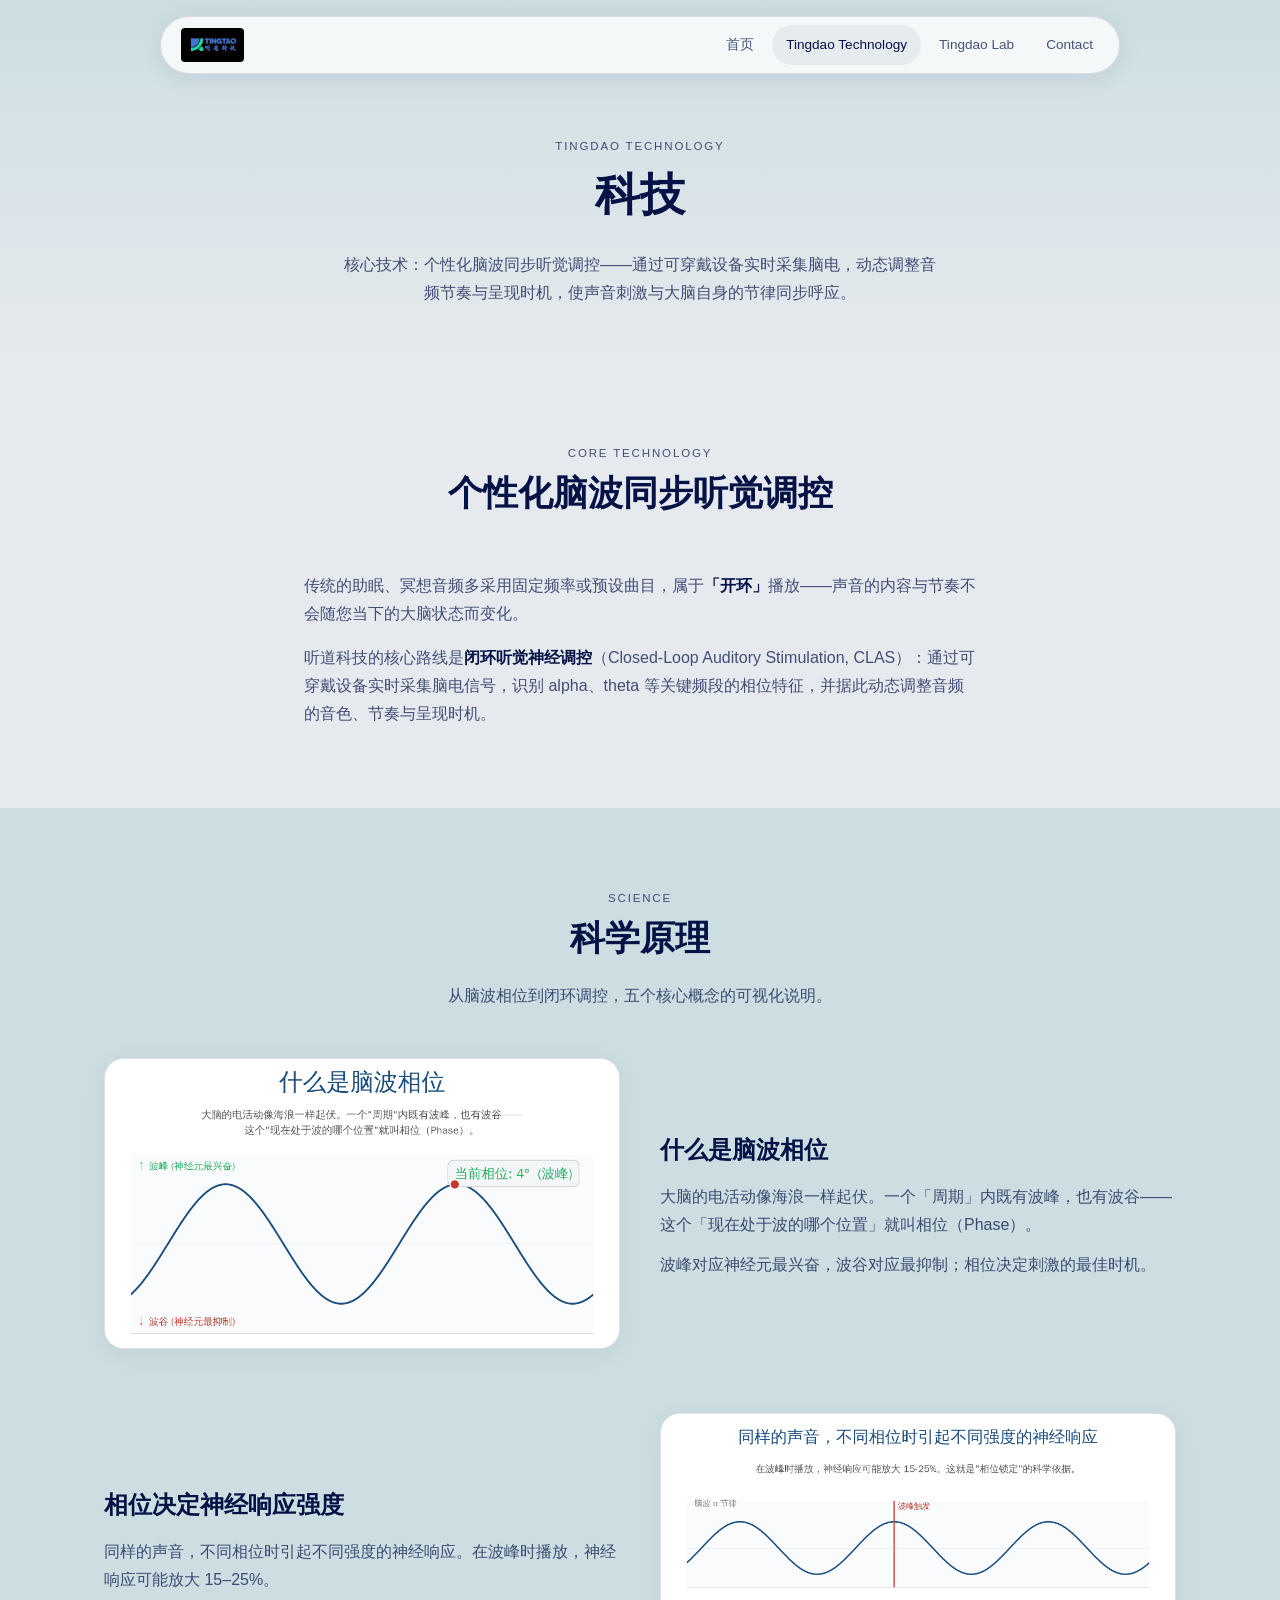
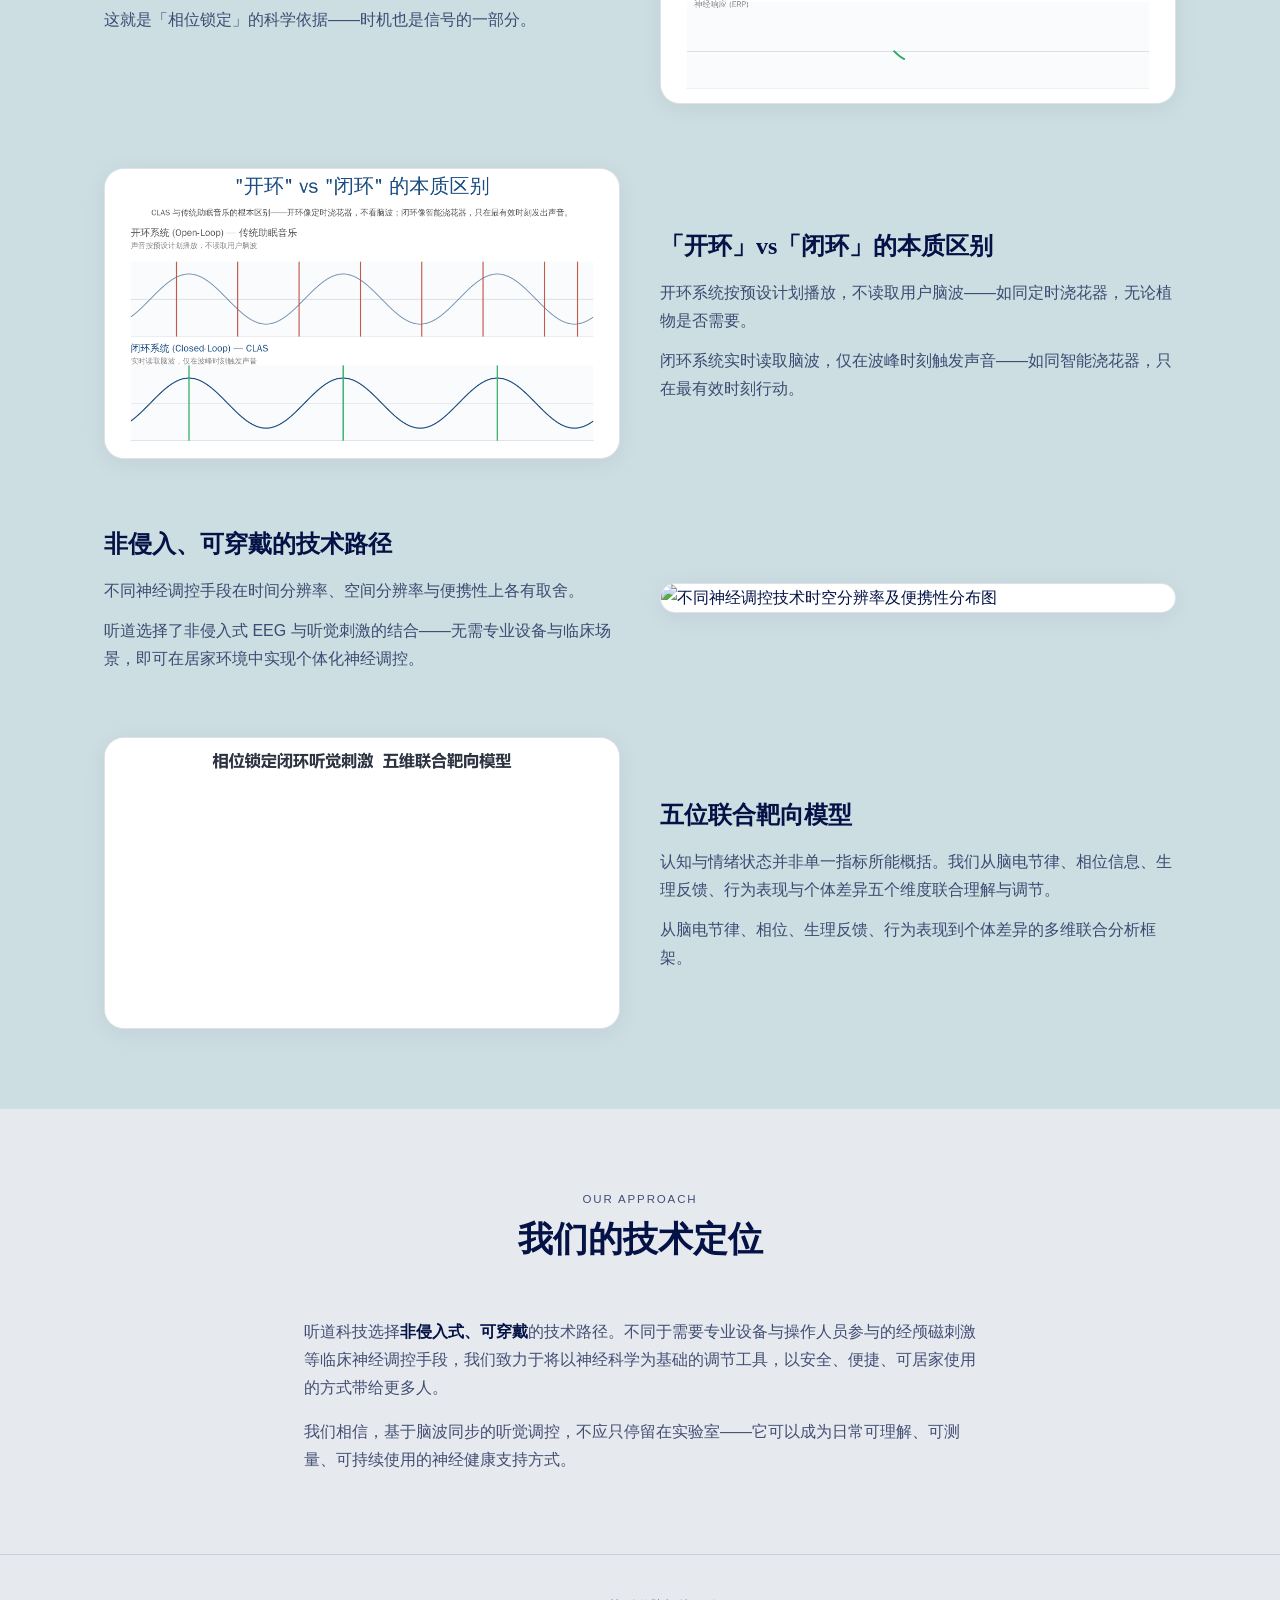
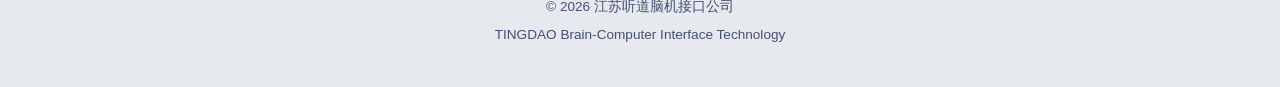
==== technology.html @ ac0b8b0b "全站重写：首页视频背景、Science 五动图、Lab 实验室介绍" ====
<!DOCTYPE html>
<html lang="zh-CN">
<head>
  <meta charset="UTF-8">
  <meta name="viewport" content="width=device-width, initial-scale=1.0">
  <meta name="description" content="Tingdao Technology - 个性化脑波同步听觉调控，闭环听觉神经调控">
  <title>Tingdao Technology | 听道科技</title>
  <link rel="icon" type="image/png" sizes="32x32" href="assets/favicon-32.png">
  <link rel="icon" type="image/png" sizes="16x16" href="assets/favicon-16.png">
  <link rel="apple-touch-icon" sizes="180x180" href="assets/apple-touch-icon.png">
  <link rel="stylesheet" href="css/style.css">
</head>
<body>

  <header class="header">
    <div class="header__inner">
      <a href="index.html" class="logo">
        <img src="assets/logo-header.png" alt="听道科技 TINGTAO" width="160" height="40">
      </a>
      <button class="menu-btn" aria-label="打开菜单"><span></span><span></span><span></span></button>
      <ul class="nav">
        <li><a href="index.html">首页</a></li>
        <li><a href="technology.html">Tingdao Technology</a></li>
        <li><a href="tingdao-lab.html">Tingdao Lab</a></li>
        <li><a href="index.html#contact">Contact</a></li>
      </ul>
    </div>
  </header>

  <main>
    <section class="page-hero">
      <div class="container">
        <p class="section-label">Tingdao Technology</p>
        <h1>科技</h1>
        <p>核心技术：个性化脑波同步听觉调控——通过可穿戴设备实时采集脑电，动态调整音频节奏与呈现时机，使声音刺激与大脑自身的节律同步呼应。</p>
      </div>
    </section>

    <section class="section">
      <div class="container container-narrow">
        <div class="section-head">
          <p class="section-label">Core Technology</p>
          <h2>个性化脑波同步听觉调控</h2>
        </div>
        <div class="prose">
          <p>传统的助眠、冥想音频多采用固定频率或预设曲目，属于<strong>「开环」</strong>播放——声音的内容与节奏不会随您当下的大脑状态而变化。</p>
          <p>听道科技的核心路线是<strong>闭环听觉神经调控</strong>（Closed-Loop Auditory Stimulation, CLAS）：通过可穿戴设备实时采集脑电信号，识别 alpha、theta 等关键频段的相位特征，并据此动态调整音频的音色、节奏与呈现时机。</p>
        </div>
      </div>
    </section>

    <!-- Science 部分：五个动图 -->
    <section class="section section-alt">
      <div class="container">
        <div class="section-head">
          <p class="section-label">Science</p>
          <h2>科学原理</h2>
          <p>从脑波相位到闭环调控，五个核心概念的可视化说明。</p>
        </div>

        <div class="science-list">

          <article class="science-item">
            <figure class="science-media">
              <img src="assets/tech-brainwave-phase.gif" alt="什么是脑波相位">
            </figure>
            <div class="science-text">
              <h3>什么是脑波相位</h3>
              <p>大脑的电活动像海浪一样起伏。一个「周期」内既有波峰，也有波谷——这个「现在处于波的哪个位置」就叫相位（Phase）。</p>
              <p>波峰对应神经元最兴奋，波谷对应最抑制；相位决定刺激的最佳时机。</p>
            </div>
          </article>

          <article class="science-item reverse">
            <figure class="science-media">
              <img src="assets/tech-phase-response.gif" alt="同样的声音，不同相位时引起不同强度的神经响应">
            </figure>
            <div class="science-text">
              <h3>相位决定神经响应强度</h3>
              <p>同样的声音，不同相位时引起不同强度的神经响应。在波峰时播放，神经响应可能放大 15–25%。</p>
              <p>这就是「相位锁定」的科学依据——时机也是信号的一部分。</p>
            </div>
          </article>

          <article class="science-item">
            <figure class="science-media">
              <img src="assets/tech-open-closed-loop.gif" alt="开环与闭环系统的本质区别">
            </figure>
            <div class="science-text">
              <h3>「开环」vs「闭环」的本质区别</h3>
              <p>开环系统按预设计划播放，不读取用户脑波——如同定时浇花器，无论植物是否需要。</p>
              <p>闭环系统实时读取脑波，仅在波峰时刻触发声音——如同智能浇花器，只在最有效时刻行动。</p>
            </div>
          </article>

          <article class="science-item reverse">
            <figure class="science-media">
              <img src="assets/tech-resolution-chart.gif" alt="不同神经调控技术时空分辨率及便携性分布图">
            </figure>
            <div class="science-text">
              <h3>非侵入、可穿戴的技术路径</h3>
              <p>不同神经调控手段在时间分辨率、空间分辨率与便携性上各有取舍。</p>
              <p>听道选择了非侵入式 EEG 与听觉刺激的结合——无需专业设备与临床场景，即可在居家环境中实现个体化神经调控。</p>
            </div>
          </article>

          <article class="science-item">
            <figure class="science-media">
              <img src="assets/tech-multi-target.gif" alt="五位联合靶向模型">
            </figure>
            <div class="science-text">
              <h3>五位联合靶向模型</h3>
              <p>认知与情绪状态并非单一指标所能概括。我们从脑电节律、相位信息、生理反馈、行为表现与个体差异五个维度联合理解与调节。</p>
              <p>从脑电节律、相位、生理反馈、行为表现到个体差异的多维联合分析框架。</p>
            </div>
          </article>

        </div>
      </div>
    </section>

    <section class="section">
      <div class="container container-narrow">
        <div class="section-head">
          <p class="section-label">Our Approach</p>
          <h2>我们的技术定位</h2>
        </div>
        <div class="prose">
          <p>听道科技选择<strong>非侵入式、可穿戴</strong>的技术路径。不同于需要专业设备与操作人员参与的经颅磁刺激等临床神经调控手段，我们致力于将以神经科学为基础的调节工具，以安全、便捷、可居家使用的方式带给更多人。</p>
          <p>我们相信，基于脑波同步的听觉调控，不应只停留在实验室——它可以成为日常可理解、可测量、可持续使用的神经健康支持方式。</p>
        </div>
      </div>
    </section>
  </main>

  <footer class="footer">
    <div class="container">
      <p>&copy; 2026 江苏听道脑机接口公司</p>
      <p>TINGDAO Brain-Computer Interface Technology</p>
    </div>
  </footer>

  <script src="js/main.js"></script>
</body>
</html>
---- css/style.css ----
/* 听道科技 — 简洁可靠样式，无 @import */

*,
*::before,
*::after {
  box-sizing: border-box;
  margin: 0;
  padding: 0;
}

:root {
  --bg: #e6eaee;
  --bg-alt: #ccdee2;
  --white: #ffffff;
  --navy: #041246;
  --royal: #07187c;
  --text: #041246;
  --muted: rgba(4, 18, 70, 0.72);
  --light: rgba(4, 18, 70, 0.48);
  --border: rgba(4, 18, 70, 0.12);
  --max: 1120px;
  --narrow: 720px;
  --header-h: 72px;
  --radius: 20px;
  --font: "PingFang SC", "Microsoft YaHei", "Noto Sans SC", -apple-system, BlinkMacSystemFont, sans-serif;
  --serif: "Noto Serif SC", "Songti SC", Georgia, serif;
}

html {
  scroll-behavior: smooth;
  font-size: 16px;
}

body {
  font-family: var(--font);
  background: var(--bg);
  color: var(--text);
  line-height: 1.75;
  -webkit-font-smoothing: antialiased;
}

img,
video {
  max-width: 100%;
  height: auto;
  display: block;
}

a {
  color: inherit;
  text-decoration: none;
}

.container {
  width: 100%;
  max-width: var(--max);
  margin: 0 auto;
  padding: 0 24px;
}

.container-narrow {
  max-width: var(--narrow);
}

/* ── Header ── */
.header {
  position: fixed;
  top: 16px;
  left: 50%;
  transform: translateX(-50%);
  z-index: 1000;
  width: min(960px, calc(100% - 32px));
  background: rgba(255, 255, 255, 0.78);
  border: 1px solid var(--border);
  border-radius: 999px;
  backdrop-filter: blur(16px);
  -webkit-backdrop-filter: blur(16px);
  box-shadow: 0 4px 24px rgba(4, 18, 70, 0.08);
}

.header__inner {
  display: flex;
  align-items: center;
  justify-content: space-between;
  height: 56px;
  padding: 0 12px 0 20px;
}

.logo img {
  height: 34px;
  width: auto;
  border-radius: 4px;
}

.nav {
  display: flex;
  list-style: none;
  gap: 4px;
}

.nav a {
  display: block;
  padding: 8px 14px;
  font-size: 0.85rem;
  color: var(--muted);
  border-radius: 999px;
  transition: background 0.2s, color 0.2s;
}

.nav a:hover,
.nav a.is-active {
  color: var(--text);
  background: rgba(4, 18, 70, 0.06);
}

.menu-btn {
  display: none;
  background: none;
  border: 1px solid var(--border);
  border-radius: 8px;
  padding: 8px 10px;
  cursor: pointer;
}

.menu-btn span {
  display: block;
  width: 20px;
  height: 2px;
  background: var(--text);
  margin: 4px 0;
}

/* ── Homepage Hero ── */
.hero {
  position: relative;
  min-height: 100vh;
  min-height: 100svh;
  display: flex;
  align-items: center;
  justify-content: center;
  overflow: hidden;
  padding: calc(var(--header-h) + 40px) 24px 64px;
  text-align: center;
}

.hero__video {
  position: absolute;
  inset: 0;
  width: 100%;
  height: 100%;
  object-fit: cover;
  object-position: center center;
  z-index: 0;
  pointer-events: none;
}

.hero__overlay {
  position: absolute;
  inset: 0;
  z-index: 1;
  background: linear-gradient(to bottom, rgba(255, 255, 255, 0.15) 0%, rgba(255, 255, 255, 0.05) 50%, rgba(255, 255, 255, 0.2) 100%);
  pointer-events: none;
}

.hero__content {
  position: relative;
  z-index: 2;
  max-width: 680px;
  width: 100%;
}

.hero__label {
  font-size: 0.72rem;
  letter-spacing: 0.18em;
  text-transform: uppercase;
  color: var(--light);
  margin-bottom: 16px;
}

.hero h1 {
  font-family: var(--serif);
  font-size: clamp(2rem, 5vw, 3rem);
  font-weight: 600;
  line-height: 1.2;
  color: var(--navy);
  margin-bottom: 20px;
}

.hero p {
  font-size: clamp(1rem, 2.2vw, 1.1rem);
  color: var(--muted);
  margin-bottom: 32px;
}

.hero__actions {
  display: flex;
  flex-wrap: wrap;
  gap: 12px;
  justify-content: center;
}

/* ── Buttons ── */
.btn {
  display: inline-block;
  padding: 14px 28px;
  font-size: 0.9rem;
  font-weight: 500;
  border-radius: 999px;
  border: 1.5px solid transparent;
  cursor: pointer;
  transition: background 0.2s, color 0.2s, border-color 0.2s;
}

.btn-primary {
  background: var(--royal);
  color: var(--white);
}

.btn-primary:hover {
  background: var(--navy);
}

.btn-outline {
  background: var(--white);
  color: var(--navy);
  border-color: var(--navy);
}

.btn-outline:hover {
  background: var(--navy);
  color: var(--white);
}

/* ── Sections ── */
.section {
  padding: 80px 0;
}

.section-alt {
  background: var(--bg-alt);
}

.section-head {
  text-align: center;
  margin-bottom: 48px;
}

.section-head h2 {
  font-family: var(--serif);
  font-size: clamp(1.6rem, 3.5vw, 2.2rem);
  font-weight: 600;
  margin-bottom: 12px;
}

.section-head p {
  color: var(--muted);
  max-width: 560px;
  margin: 0 auto;
}

.section-label {
  font-size: 0.72rem;
  letter-spacing: 0.16em;
  text-transform: uppercase;
  color: var(--light);
  margin-bottom: 12px;
}

/* ── Cards ── */
.cards {
  display: grid;
  grid-template-columns: repeat(2, 1fr);
  gap: 20px;
}

.card-link {
  display: block;
  padding: 32px;
  background: var(--white);
  border: 1px solid var(--border);
  border-radius: var(--radius);
  transition: box-shadow 0.2s, transform 0.2s;
}

.card-link:hover {
  box-shadow: 0 8px 32px rgba(4, 18, 70, 0.1);
  transform: translateY(-2px);
}

.card-link h3 {
  font-family: var(--serif);
  font-size: 1.25rem;
  margin-bottom: 10px;
}

.card-link p {
  color: var(--muted);
  font-size: 0.95rem;
  margin-bottom: 16px;
}

.card-link .arrow {
  font-size: 0.85rem;
  color: var(--royal);
  font-weight: 500;
}

/* ── Page Hero (inner pages) ── */
.page-hero {
  padding: calc(var(--header-h) + 64px) 0 56px;
  text-align: center;
  background: linear-gradient(180deg, var(--bg-alt) 0%, var(--bg) 100%);
}

.page-hero h1 {
  font-family: var(--serif);
  font-size: clamp(2rem, 4.5vw, 2.8rem);
  margin-bottom: 16px;
}

.page-hero p {
  color: var(--muted);
  max-width: 600px;
  margin: 0 auto;
}

/* ── Science / GIF blocks ── */
.science-list {
  display: flex;
  flex-direction: column;
  gap: 64px;
}

.science-item {
  display: grid;
  grid-template-columns: 1fr 1fr;
  gap: 40px;
  align-items: center;
}

.science-item.reverse {
  direction: rtl;
}

.science-item.reverse > * {
  direction: ltr;
}

.science-media {
  background: var(--white);
  border: 1px solid var(--border);
  border-radius: var(--radius);
  overflow: hidden;
  box-shadow: 0 4px 24px rgba(4, 18, 70, 0.06);
}

.science-media img {
  width: 100%;
  height: auto;
}

.science-text h3 {
  font-family: var(--serif);
  font-size: 1.5rem;
  margin-bottom: 12px;
}

.science-text p {
  color: var(--muted);
  margin-bottom: 12px;
}

.science-text p:last-child {
  margin-bottom: 0;
}

/* ── Lab intro ── */
.lab-intro {
  display: grid;
  grid-template-columns: 1fr 1fr;
  gap: 40px;
  align-items: start;
}

.lab-badge {
  display: inline-block;
  padding: 6px 14px;
  background: rgba(7, 24, 124, 0.08);
  color: var(--royal);
  font-size: 0.8rem;
  font-weight: 500;
  border-radius: 999px;
  margin-bottom: 16px;
}

.lab-intro h2 {
  font-family: var(--serif);
  font-size: clamp(1.5rem, 3vw, 2rem);
  margin-bottom: 20px;
}

.lab-intro p {
  color: var(--muted);
  margin-bottom: 16px;
}

.lab-intro p:last-child {
  margin-bottom: 0;
}

.lab-media {
  background: var(--white);
  border: 1px solid var(--border);
  border-radius: var(--radius);
  overflow: hidden;
}

.lab-media img {
  width: 100%;
}

/* ── Research grid ── */
.research-grid {
  display: grid;
  grid-template-columns: repeat(2, 1fr);
  gap: 20px;
}

.research-card {
  padding: 28px;
  background: var(--white);
  border: 1px solid var(--border);
  border-radius: var(--radius);
}

.research-card h3 {
  font-size: 1.1rem;
  margin-bottom: 10px;
}

.research-card p {
  color: var(--muted);
  font-size: 0.95rem;
}

/* ── Contact ── */
.contact-grid {
  display: grid;
  grid-template-columns: 1fr 1fr;
  gap: 40px;
  align-items: start;
}

.contact-item {
  margin-bottom: 24px;
}

.contact-item h4 {
  font-size: 0.8rem;
  letter-spacing: 0.1em;
  text-transform: uppercase;
  color: var(--light);
  margin-bottom: 6px;
}

.form-group {
  margin-bottom: 16px;
}

.form-group label {
  display: block;
  font-size: 0.85rem;
  margin-bottom: 6px;
}

.form-group input,
.form-group textarea {
  width: 100%;
  padding: 12px 14px;
  border: 1px solid var(--border);
  border-radius: 10px;
  font: inherit;
  background: var(--white);
}

.form-group textarea {
  min-height: 120px;
  resize: vertical;
}

.form-row {
  display: grid;
  grid-template-columns: 1fr 1fr;
  gap: 16px;
}

.form-success {
  display: none;
  padding: 16px;
  background: rgba(7, 24, 124, 0.08);
  color: var(--royal);
  border-radius: 10px;
  margin-bottom: 16px;
}

/* ── Footer ── */
.footer {
  padding: 40px 0;
  text-align: center;
  border-top: 1px solid var(--border);
  color: var(--muted);
  font-size: 0.85rem;
}

.footer p + p {
  margin-top: 4px;
}

/* ── Prose ── */
.prose p {
  color: var(--muted);
  margin-bottom: 16px;
}

.prose p:last-child {
  margin-bottom: 0;
}

.prose strong {
  color: var(--text);
}

/* ── Mobile ── */
@media (max-width: 768px) {
  .header {
    top: 8px;
    width: calc(100% - 16px);
    border-radius: 16px;
  }

  .menu-btn {
    display: block;
  }

  .nav {
    display: none;
    position: fixed;
    top: calc(8px + 56px + 8px);
    left: 8px;
    right: 8px;
    flex-direction: column;
    background: rgba(255, 255, 255, 0.98);
    border: 1px solid var(--border);
    border-radius: 16px;
    padding: 12px;
    box-shadow: 0 8px 32px rgba(4, 18, 70, 0.1);
  }

  .nav.is-open {
    display: flex;
  }

  .nav a {
    padding: 14px 16px;
    font-size: 1rem;
  }

  .cards,
  .science-item,
  .lab-intro,
  .contact-grid,
  .research-grid,
  .form-row {
    grid-template-columns: 1fr;
  }

  .science-item.reverse {
    direction: ltr;
  }

  .section {
    padding: 56px 0;
  }

  .science-list {
    gap: 48px;
  }
}
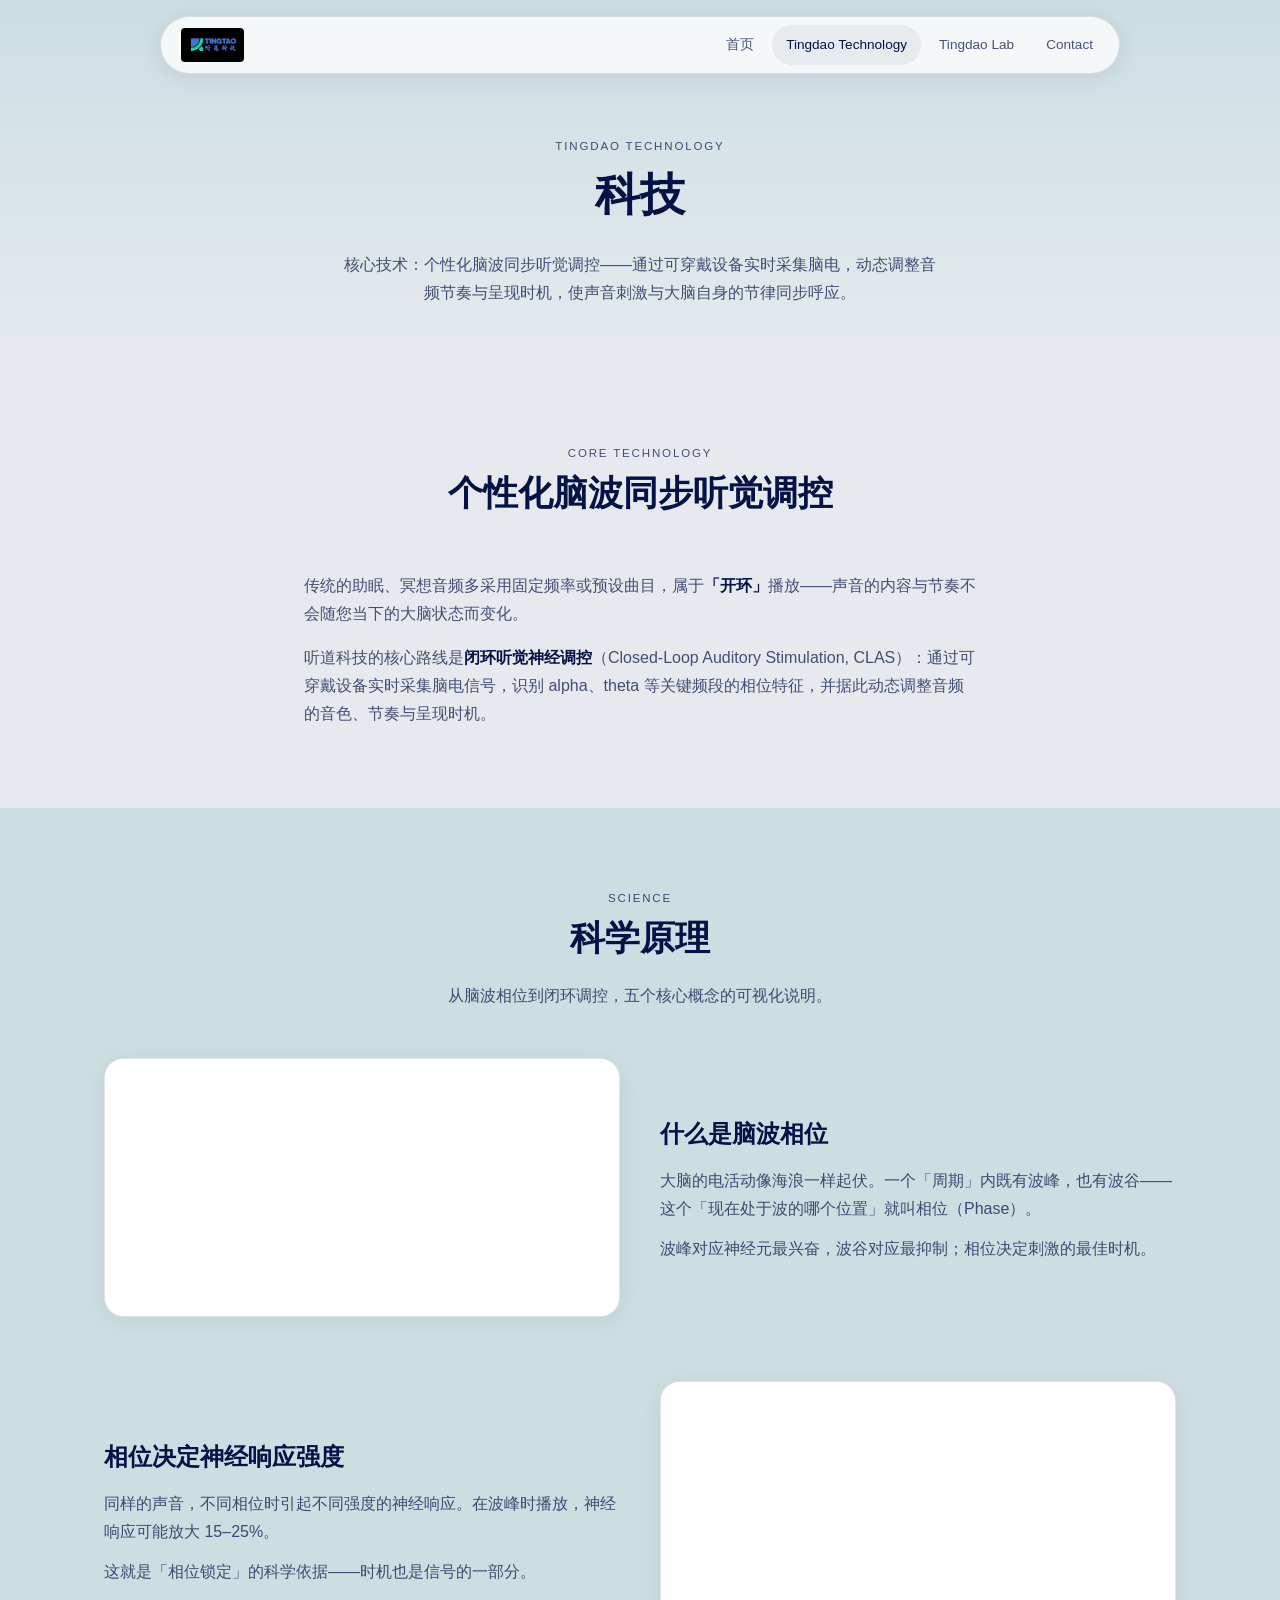
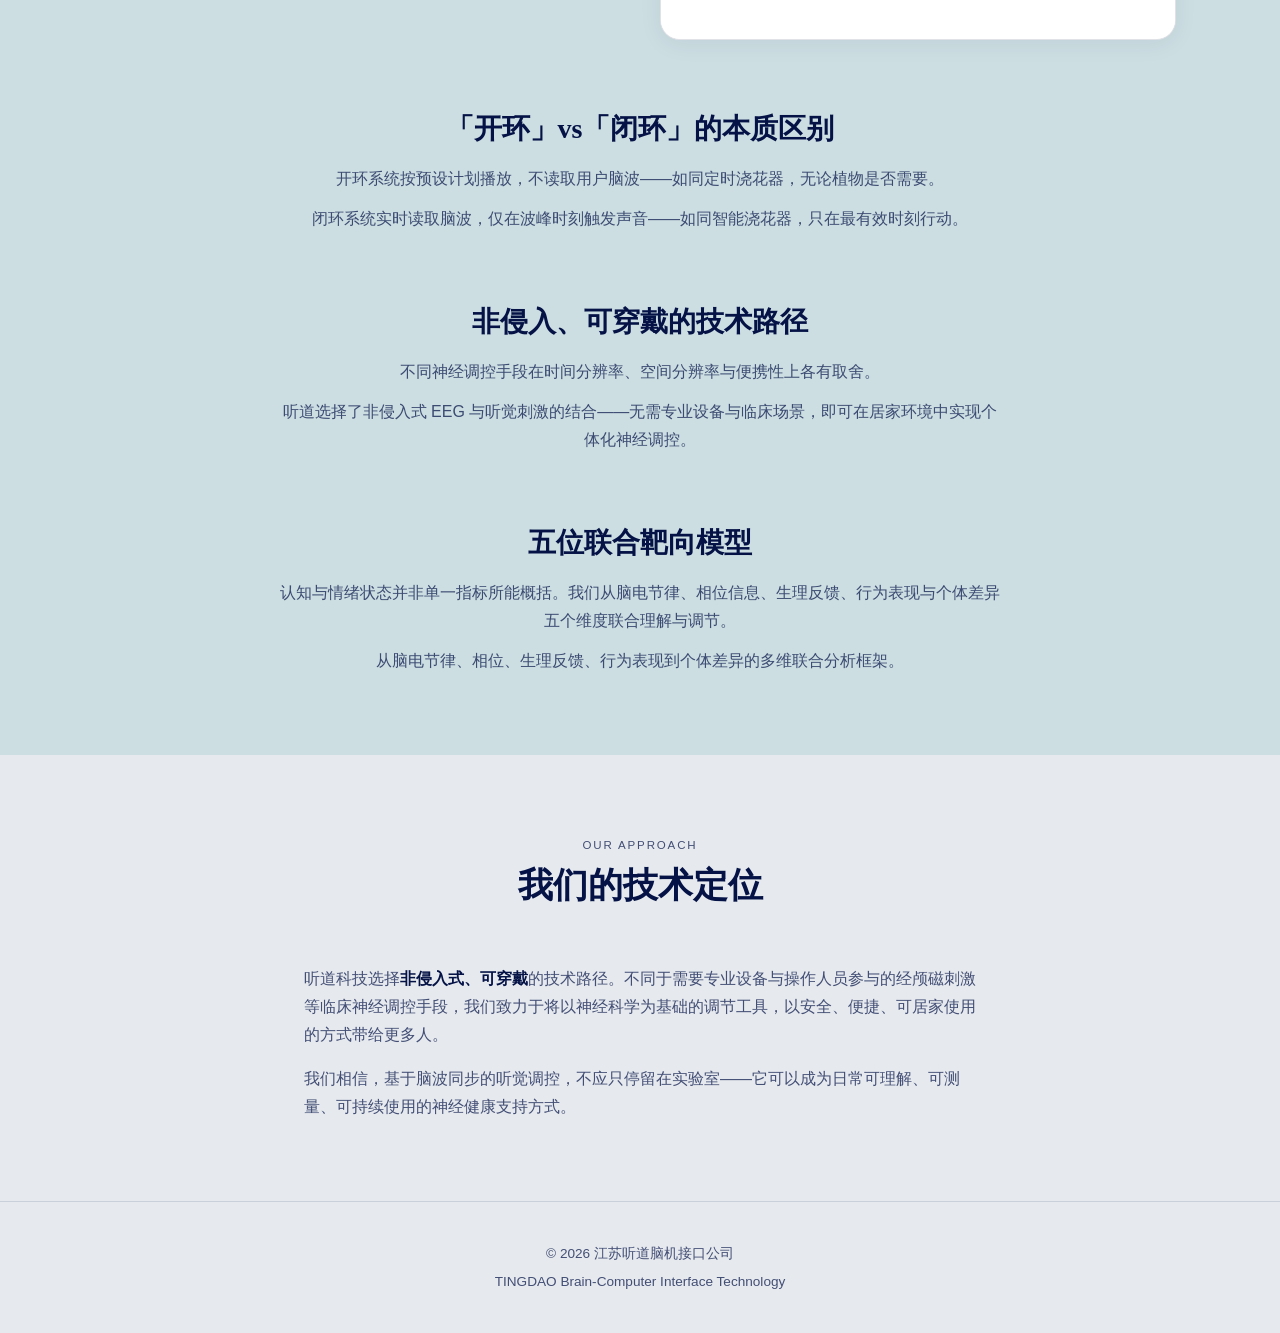
==== commit 88996a9e: "修复 Science 动图显示与分栏布局问题" ====
--- a/technology.html
+++ b/technology.html
@@ -49,7 +49,6 @@
       </div>
     </section>
 
-    <!-- Science 部分：五个动图 -->
     <section class="section section-alt">
       <div class="container">
         <div class="section-head">
@@ -60,9 +59,12 @@
 
         <div class="science-list">
 
+          <!-- 图一：动图 + 文字，无交互分栏 -->
           <article class="science-item">
             <figure class="science-media">
-              <img src="assets/tech-brainwave-phase.gif" alt="什么是脑波相位">
+              <video autoplay loop muted playsinline preload="auto" aria-label="什么是脑波相位">
+                <source src="assets/tech-brainwave-phase.mp4" type="video/mp4">
+              </video>
             </figure>
             <div class="science-text">
               <h3>什么是脑波相位</h3>
@@ -71,9 +73,12 @@
             </div>
           </article>
 
+          <!-- 图二：动图 + 文字（修复不显示） -->
           <article class="science-item reverse">
             <figure class="science-media">
-              <img src="assets/tech-phase-response.gif" alt="同样的声音，不同相位时引起不同强度的神经响应">
+              <video autoplay loop muted playsinline preload="auto" aria-label="相位锁定刺激与神经响应">
+                <source src="assets/tech-phase-response.mp4" type="video/mp4">
+              </video>
             </figure>
             <div class="science-text">
               <h3>相位决定神经响应强度</h3>
@@ -82,10 +87,8 @@
             </div>
           </article>
 
-          <article class="science-item">
-            <figure class="science-media">
-              <img src="assets/tech-open-closed-loop.gif" alt="开环与闭环系统的本质区别">
-            </figure>
+          <!-- 图三：无图片，标题居中 -->
+          <article class="science-item science-item--center">
             <div class="science-text">
               <h3>「开环」vs「闭环」的本质区别</h3>
               <p>开环系统按预设计划播放，不读取用户脑波——如同定时浇花器，无论植物是否需要。</p>
@@ -93,10 +96,8 @@
             </div>
           </article>
 
-          <article class="science-item reverse">
-            <figure class="science-media">
-              <img src="assets/tech-resolution-chart.gif" alt="不同神经调控技术时空分辨率及便携性分布图">
-            </figure>
+          <!-- 图四：无图片，标题居中 -->
+          <article class="science-item science-item--center">
             <div class="science-text">
               <h3>非侵入、可穿戴的技术路径</h3>
               <p>不同神经调控手段在时间分辨率、空间分辨率与便携性上各有取舍。</p>
@@ -104,10 +105,8 @@
             </div>
           </article>
 
-          <article class="science-item">
-            <figure class="science-media">
-              <img src="assets/tech-multi-target.gif" alt="五位联合靶向模型">
-            </figure>
+          <!-- 图五：无图片，纯文字 -->
+          <article class="science-item science-item--center">
             <div class="science-text">
               <h3>五位联合靶向模型</h3>
               <p>认知与情绪状态并非单一指标所能概括。我们从脑电节律、相位信息、生理反馈、行为表现与个体差异五个维度联合理解与调节。</p>
--- a/css/style.css
+++ b/css/style.css
@@ -324,6 +324,15 @@
   margin: 0 auto;
 }
 
+.page-hero__partner {
+  font-size: clamp(0.95rem, 2vw, 1.1rem);
+  font-weight: 500;
+  color: var(--royal);
+  max-width: 720px;
+  margin: 0 auto 16px;
+  line-height: 1.6;
+}
+
 /* ── Science / GIF blocks ── */
 .science-list {
   display: flex;
@@ -354,9 +363,22 @@
   box-shadow: 0 4px 24px rgba(4, 18, 70, 0.06);
 }
 
-.science-media img {
+.science-media video {
   width: 100%;
   height: auto;
+  display: block;
+  background: var(--white);
+}
+
+.science-item--center {
+  grid-template-columns: 1fr;
+  max-width: var(--narrow);
+  margin: 0 auto;
+  text-align: center;
+}
+
+.science-item--center .science-text h3 {
+  font-size: clamp(1.4rem, 3vw, 1.75rem);
 }
 
 .science-text h3 {
@@ -406,6 +428,19 @@
 
 .lab-intro p:last-child {
   margin-bottom: 0;
+}
+
+.lab-intro--text {
+  grid-template-columns: 1fr;
+}
+
+.lab-intro--text .section-head {
+  margin-bottom: 32px;
+}
+
+.lab-intro-head .lab-badge {
+  display: inline-block;
+  margin-bottom: 16px;
 }
 
 .lab-media {
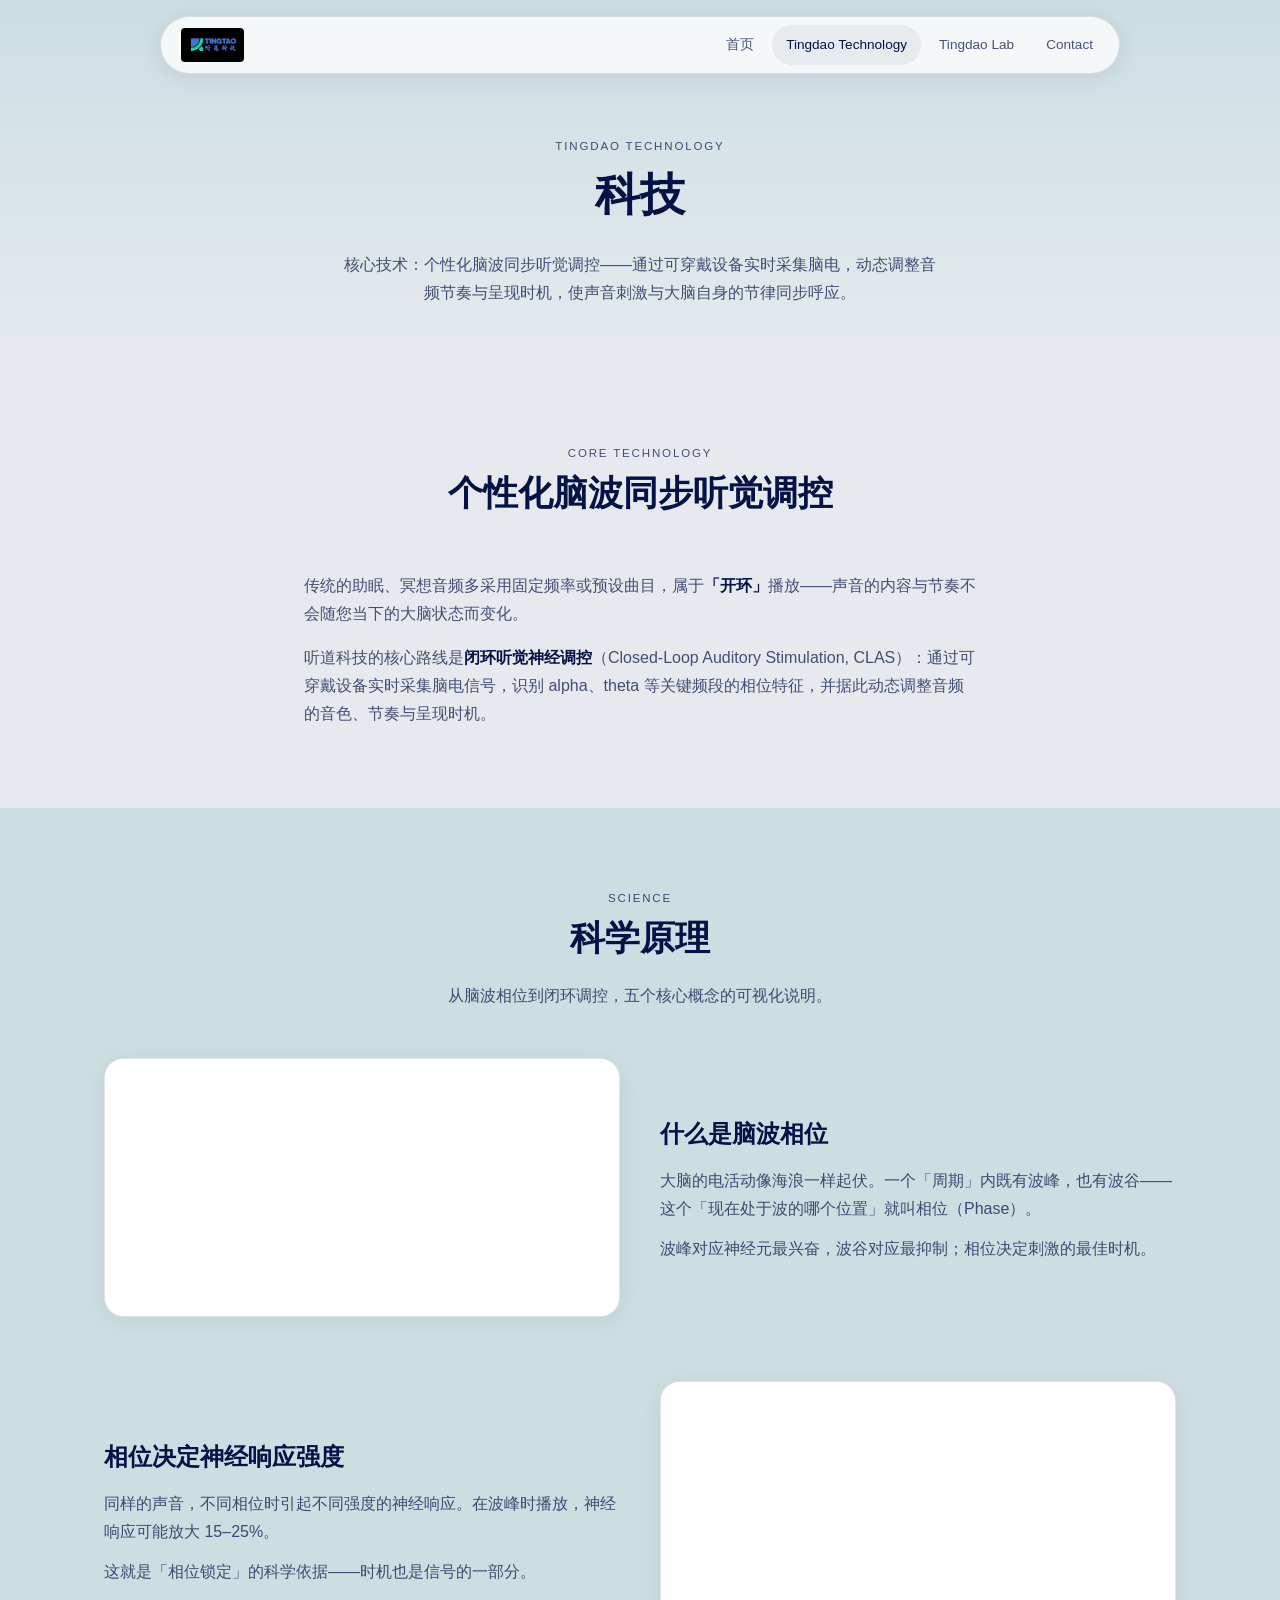
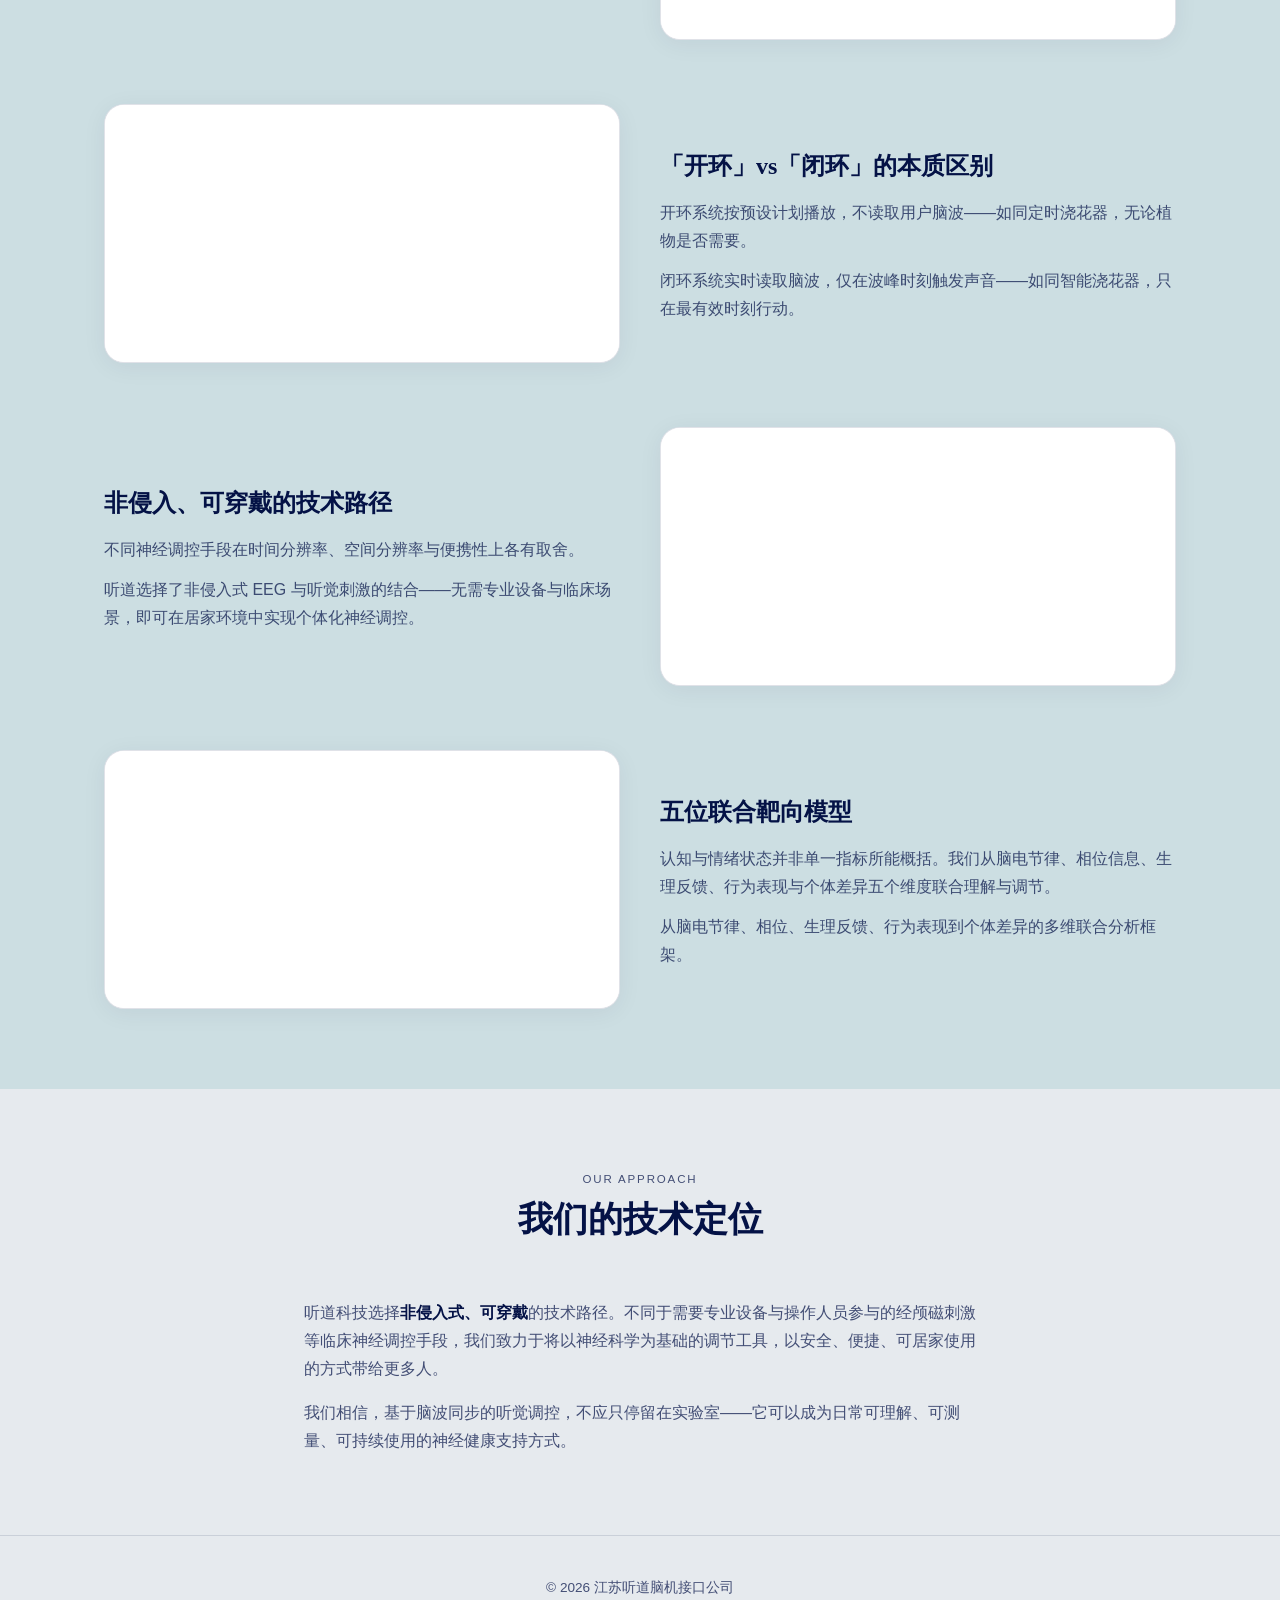
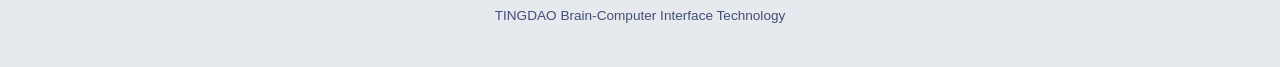
==== commit 0ce17446: "恢复 Science 后三个区块的动图" ====
--- a/technology.html
+++ b/technology.html
@@ -87,8 +87,13 @@
             </div>
           </article>
 
-          <!-- 图三：无图片，标题居中 -->
-          <article class="science-item science-item--center">
+          <!-- 图三：动图 + 文字 -->
+          <article class="science-item">
+            <figure class="science-media">
+              <video autoplay loop muted playsinline preload="auto" aria-label="开环与闭环系统的本质区别">
+                <source src="assets/tech-open-closed-loop.mp4" type="video/mp4">
+              </video>
+            </figure>
             <div class="science-text">
               <h3>「开环」vs「闭环」的本质区别</h3>
               <p>开环系统按预设计划播放，不读取用户脑波——如同定时浇花器，无论植物是否需要。</p>
@@ -96,8 +101,13 @@
             </div>
           </article>
 
-          <!-- 图四：无图片，标题居中 -->
-          <article class="science-item science-item--center">
+          <!-- 图四：动图 + 文字 -->
+          <article class="science-item reverse">
+            <figure class="science-media">
+              <video autoplay loop muted playsinline preload="auto" aria-label="不同神经调控技术时空分辨率及便携性分布图">
+                <source src="assets/tech-resolution-chart.mp4" type="video/mp4">
+              </video>
+            </figure>
             <div class="science-text">
               <h3>非侵入、可穿戴的技术路径</h3>
               <p>不同神经调控手段在时间分辨率、空间分辨率与便携性上各有取舍。</p>
@@ -105,8 +115,13 @@
             </div>
           </article>
 
-          <!-- 图五：无图片，纯文字 -->
-          <article class="science-item science-item--center">
+          <!-- 图五：动图 + 文字 -->
+          <article class="science-item">
+            <figure class="science-media">
+              <video autoplay loop muted playsinline preload="auto" aria-label="五位联合靶向模型">
+                <source src="assets/tech-multi-target.mp4" type="video/mp4">
+              </video>
+            </figure>
             <div class="science-text">
               <h3>五位联合靶向模型</h3>
               <p>认知与情绪状态并非单一指标所能概括。我们从脑电节律、相位信息、生理反馈、行为表现与个体差异五个维度联合理解与调节。</p>
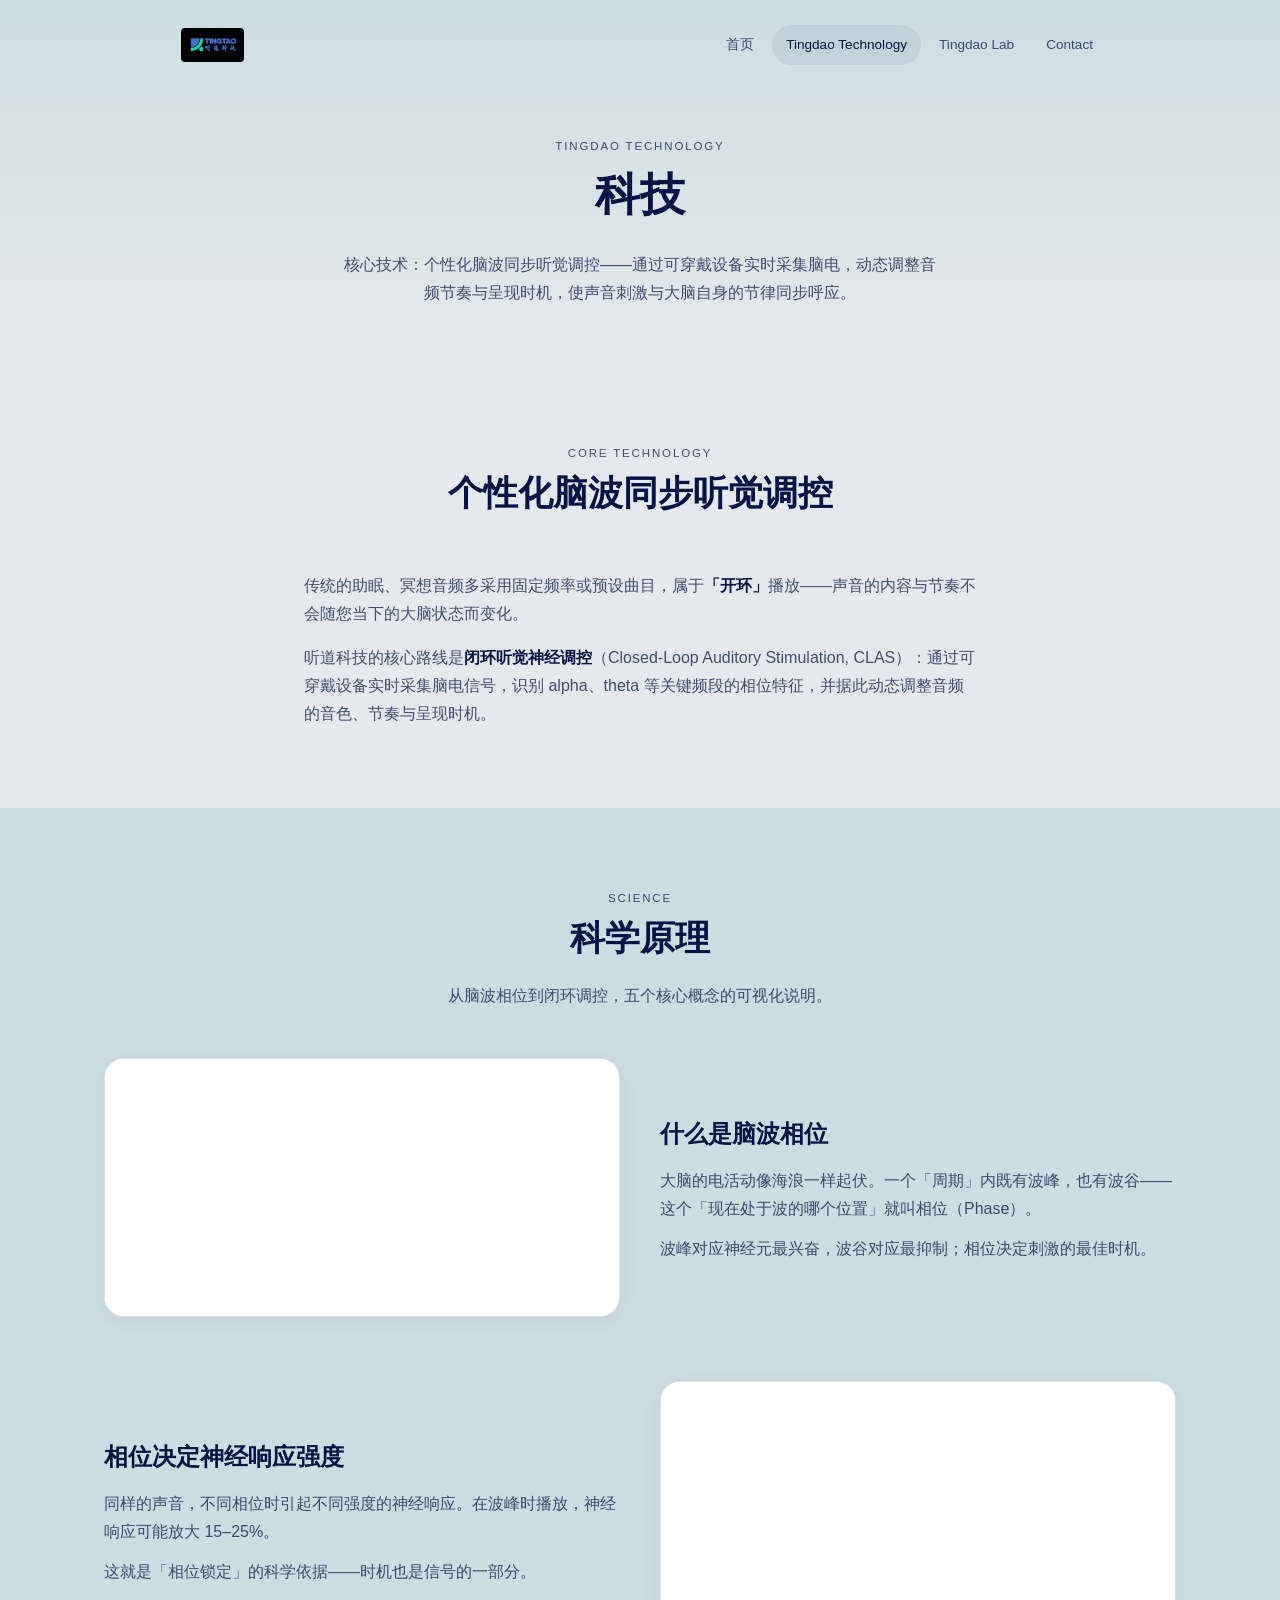
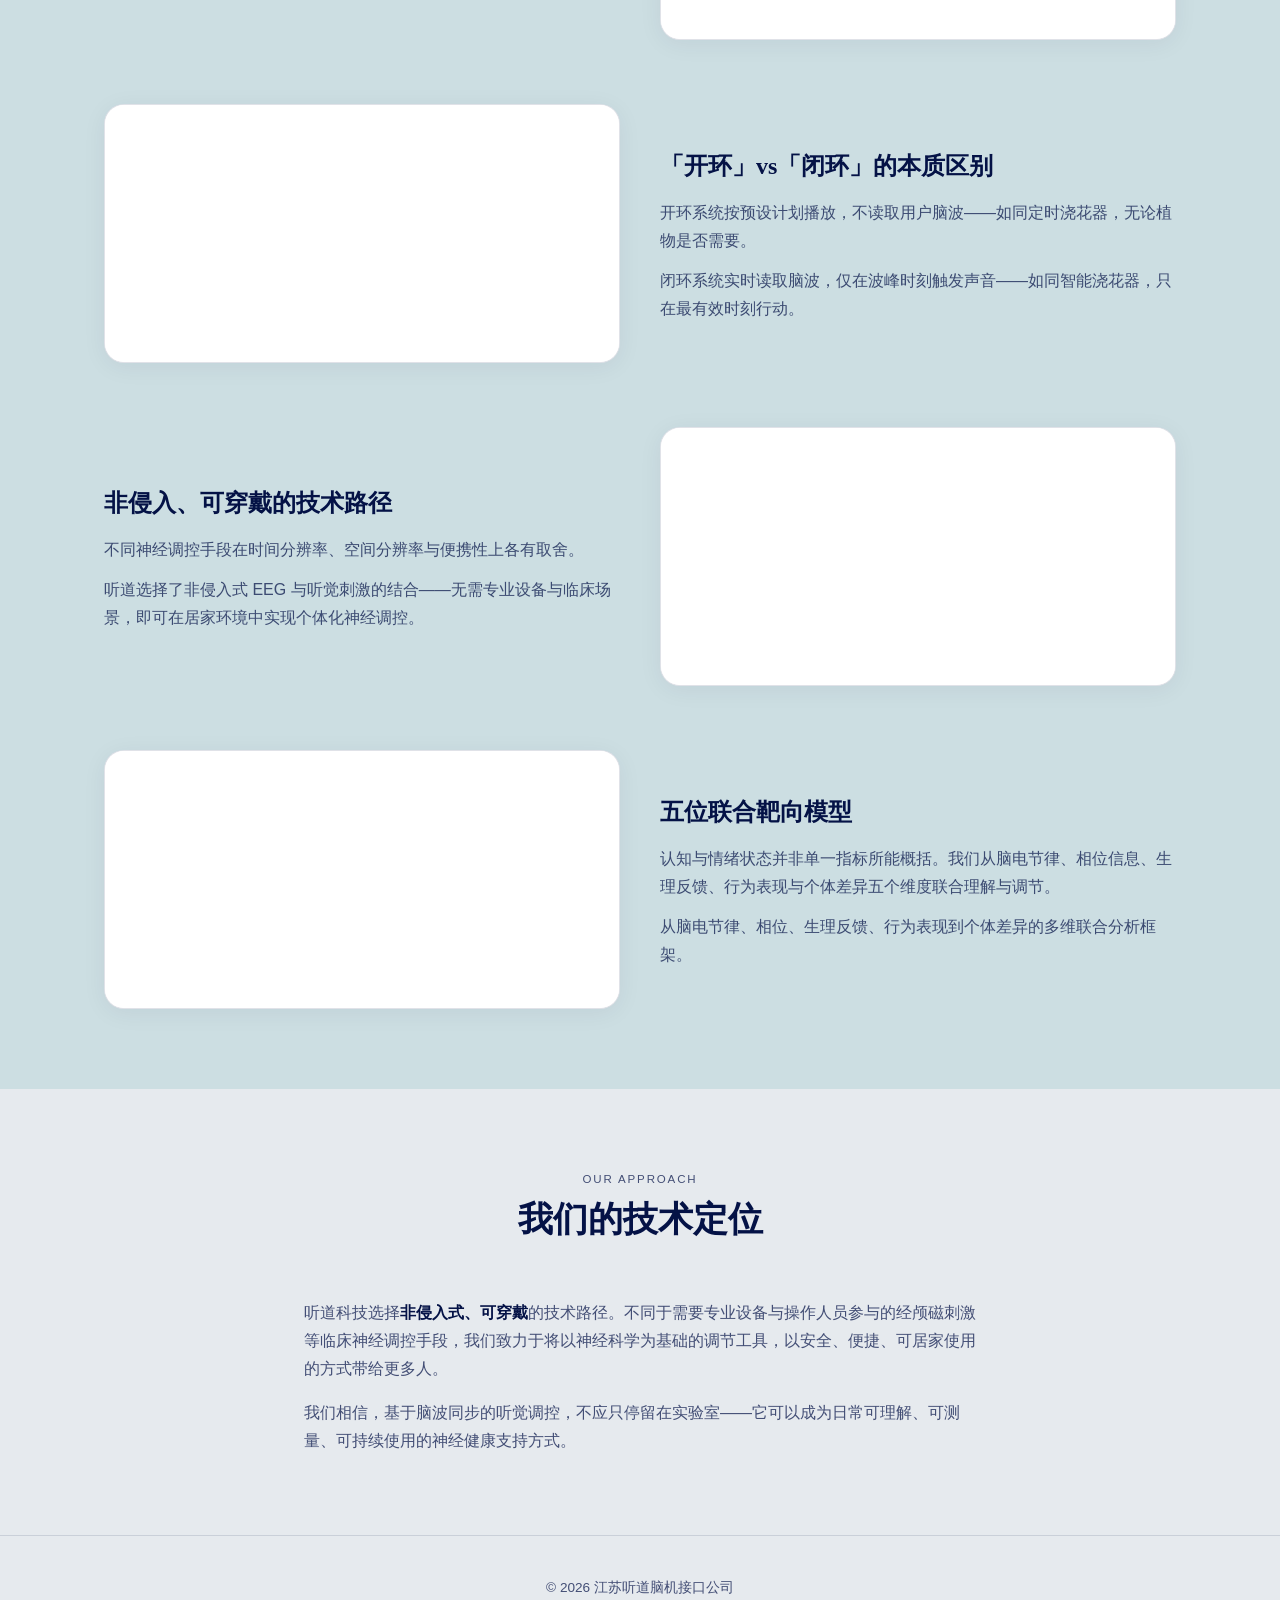
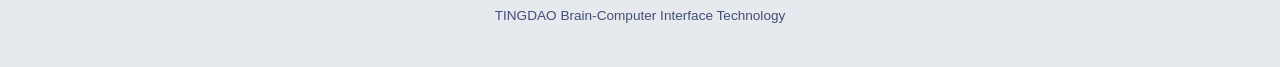
==== commit ca3a3442: "导航栏透明化，首页滚动后切换深色文字" ====
--- a/technology.html
+++ b/technology.html
@@ -10,7 +10,7 @@
   <link rel="apple-touch-icon" sizes="180x180" href="assets/apple-touch-icon.png">
   <link rel="stylesheet" href="css/style.css">
 </head>
-<body>
+<body class="page-inner">
 
   <header class="header">
     <div class="header__inner">
--- a/css/style.css
+++ b/css/style.css
@@ -130,6 +130,65 @@
   margin: 4px 0;
 }
 
+/* 透明导航栏（首页 / Tech / Lab） */
+.page-home .header,
+.page-inner .header {
+  background: transparent;
+  border-color: transparent;
+  box-shadow: none;
+  backdrop-filter: none;
+  -webkit-backdrop-filter: none;
+  transition: background 0.35s ease, border-color 0.35s ease, box-shadow 0.35s ease, backdrop-filter 0.35s ease;
+}
+
+/* 首页 Hero 上：白字 */
+.page-home .header .nav a {
+  color: rgba(255, 255, 255, 0.82);
+}
+
+.page-home .header .nav a:hover,
+.page-home .header .nav a.is-active {
+  color: #ffffff;
+  background: rgba(255, 255, 255, 0.12);
+}
+
+.page-home .header .menu-btn {
+  border-color: rgba(255, 255, 255, 0.4);
+}
+
+.page-home .header .menu-btn span {
+  background: #ffffff;
+}
+
+/* 首页滚到浅色区域：玻璃底 + 深色字 */
+.page-home .header.header--solid {
+  background: rgba(255, 255, 255, 0.88);
+  border-color: var(--border);
+  backdrop-filter: blur(16px);
+  -webkit-backdrop-filter: blur(16px);
+  box-shadow: 0 4px 24px rgba(4, 18, 70, 0.08);
+}
+
+.page-home .header.header--solid .nav a {
+  color: var(--muted);
+}
+
+.page-home .header.header--solid .nav a:hover,
+.page-home .header.header--solid .nav a.is-active {
+  color: var(--text);
+  background: rgba(4, 18, 70, 0.06);
+}
+
+.page-home .header.header--solid .menu-btn {
+  border-color: var(--border);
+}
+
+.page-home .header.header--solid .menu-btn span {
+  background: var(--text);
+}
+
+/* Tech / Lab：透明底 + 深色字（沿用默认 .nav a 颜色） */
+
 /* ── Homepage Hero ── */
 .hero {
   position: relative;
@@ -158,7 +217,6 @@
   position: absolute;
   inset: 0;
   z-index: 1;
-  background: linear-gradient(to bottom, rgba(255, 255, 255, 0.15) 0%, rgba(255, 255, 255, 0.05) 50%, rgba(255, 255, 255, 0.2) 100%);
   pointer-events: none;
 }
 
@@ -173,7 +231,7 @@
   font-size: 0.72rem;
   letter-spacing: 0.18em;
   text-transform: uppercase;
-  color: var(--light);
+  color: rgba(255, 255, 255, 0.75);
   margin-bottom: 16px;
 }
 
@@ -182,14 +240,26 @@
   font-size: clamp(2rem, 5vw, 3rem);
   font-weight: 600;
   line-height: 1.2;
-  color: var(--navy);
+  color: #ffffff;
   margin-bottom: 20px;
 }
 
 .hero p {
   font-size: clamp(1rem, 2.2vw, 1.1rem);
-  color: var(--muted);
+  color: rgba(255, 255, 255, 0.88);
   margin-bottom: 32px;
+}
+
+.hero__actions .btn-outline {
+  background: transparent;
+  color: #ffffff;
+  border-color: rgba(255, 255, 255, 0.85);
+}
+
+.hero__actions .btn-outline:hover {
+  background: rgba(255, 255, 255, 0.15);
+  color: #ffffff;
+  border-color: #ffffff;
 }
 
 .hero__actions {
@@ -595,6 +665,23 @@
     display: flex;
   }
 
+  .page-home .header:not(.header--solid) .nav.is-open {
+    background: rgba(4, 18, 70, 0.85);
+    border-color: rgba(255, 255, 255, 0.15);
+    backdrop-filter: blur(16px);
+    -webkit-backdrop-filter: blur(16px);
+  }
+
+  .page-home .header:not(.header--solid) .nav.is-open a {
+    color: rgba(255, 255, 255, 0.88);
+  }
+
+  .page-home .header:not(.header--solid) .nav.is-open a:hover,
+  .page-home .header:not(.header--solid) .nav.is-open a.is-active {
+    color: #ffffff;
+    background: rgba(255, 255, 255, 0.12);
+  }
+
   .nav a {
     padding: 14px 16px;
     font-size: 1rem;
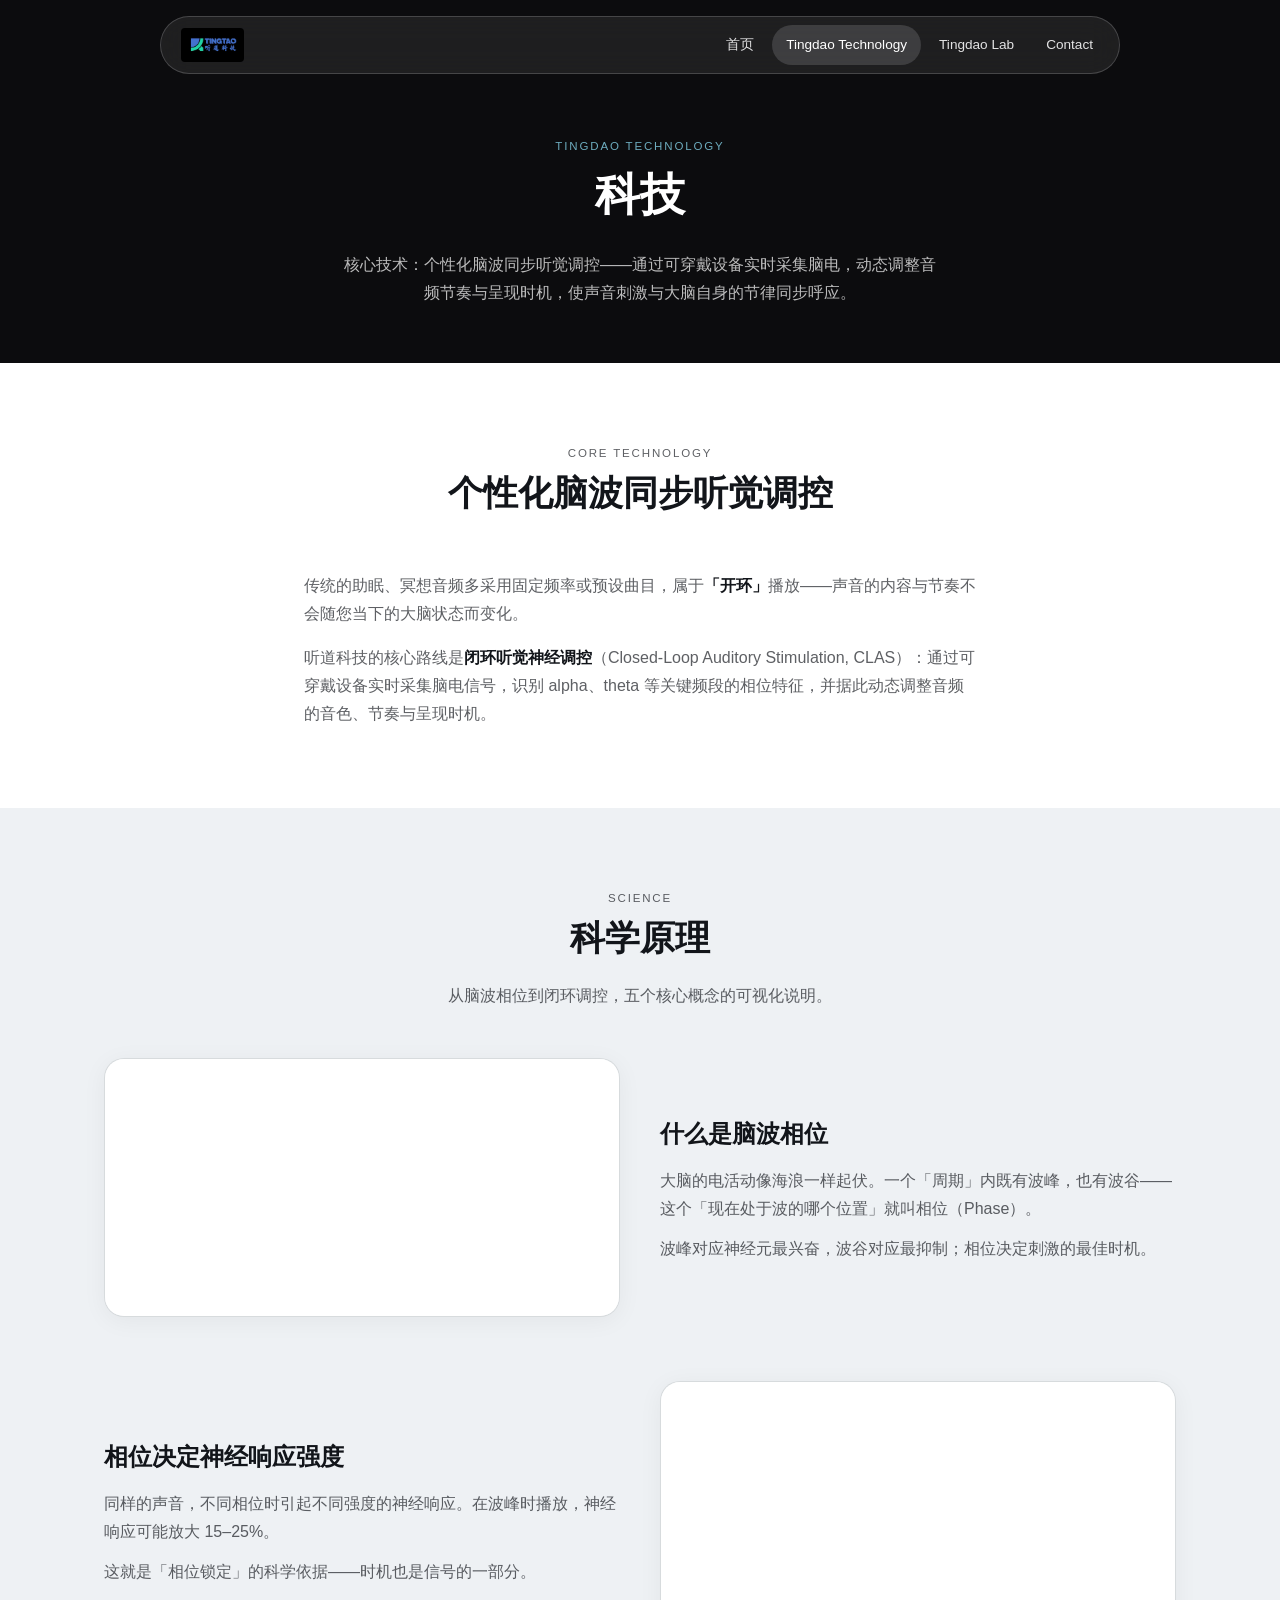
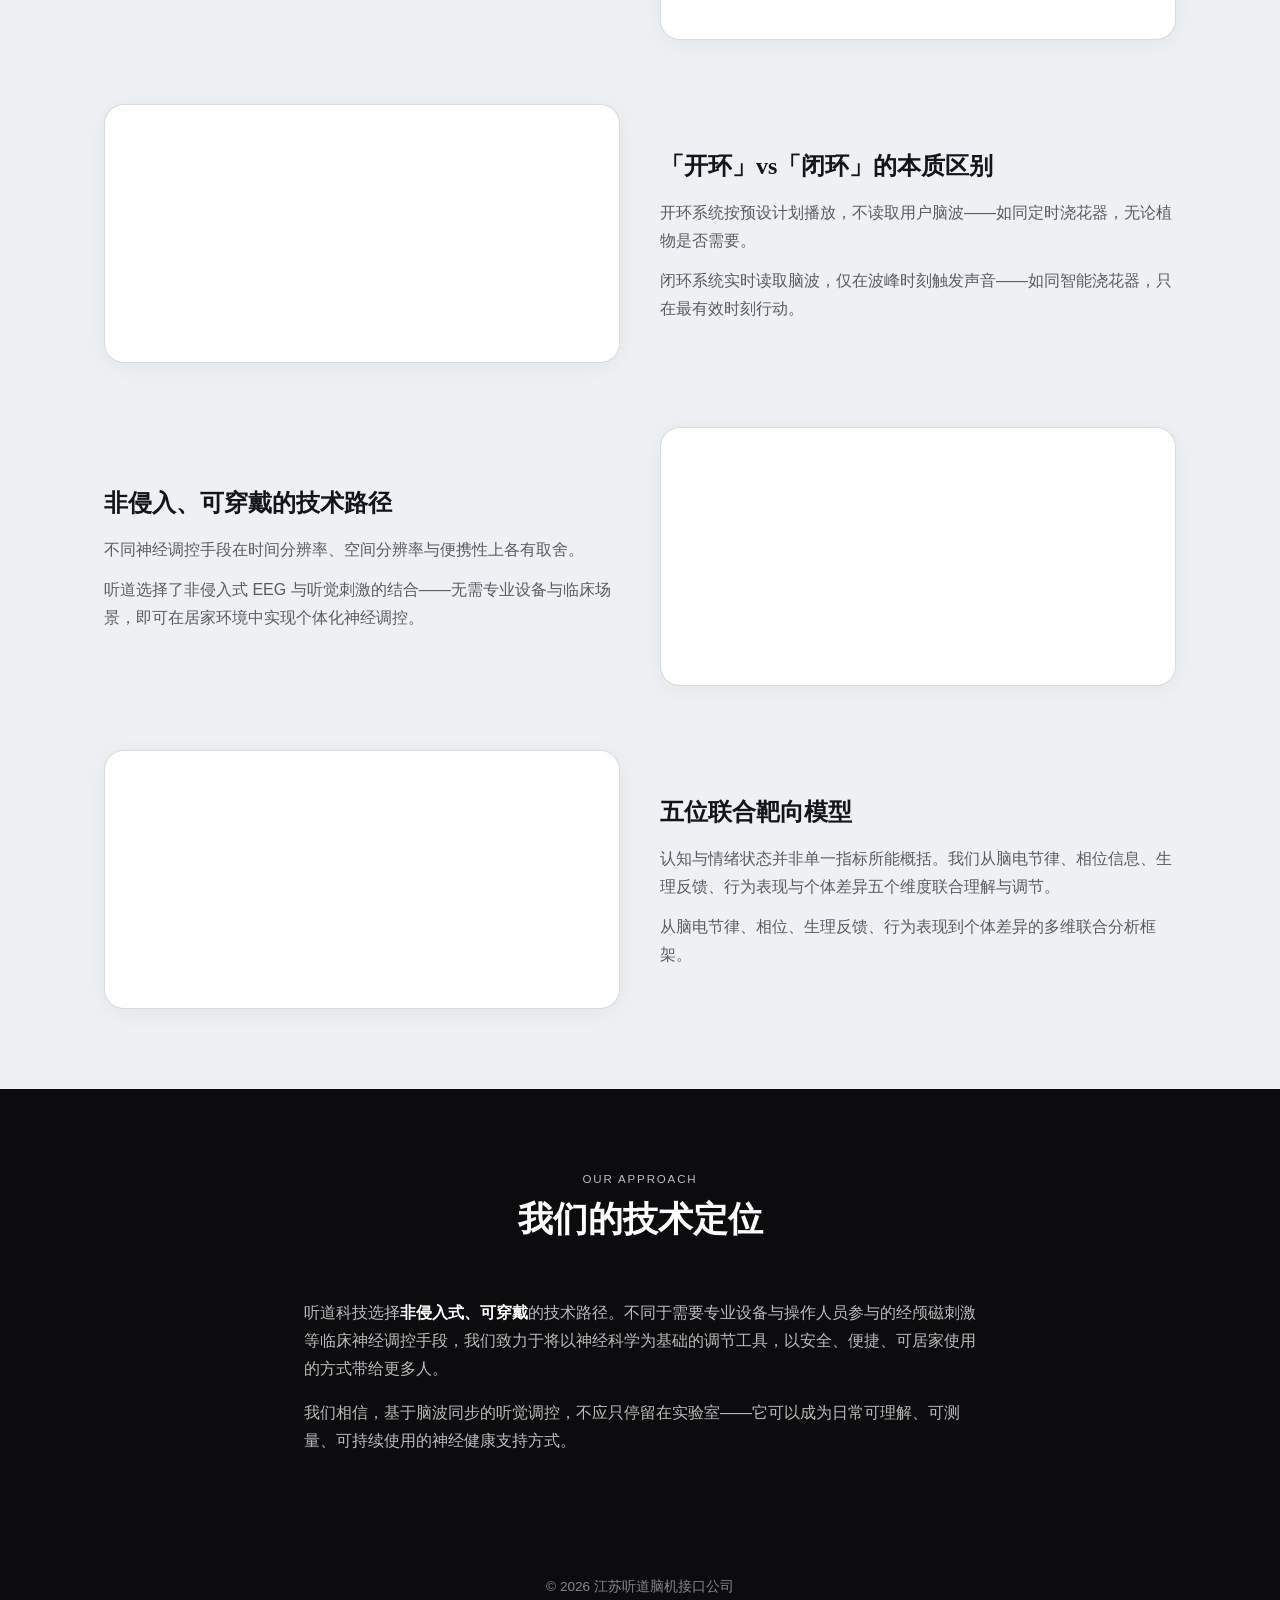
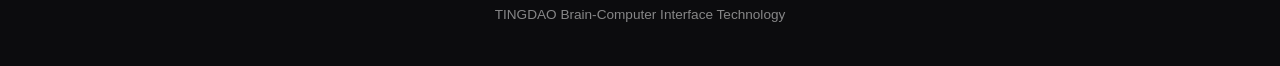
==== commit 6378d10a: "全站改为黑白浅灰交替配色，并加入青蓝点缀。 Co-authored-by: Cursor <cursoragent@cursor.com>" ====
--- a/technology.html
+++ b/technology.html
@@ -36,7 +36,7 @@
       </div>
     </section>
 
-    <section class="section">
+    <section class="section section--light">
       <div class="container container-narrow">
         <div class="section-head">
           <p class="section-label">Core Technology</p>
@@ -49,7 +49,7 @@
       </div>
     </section>
 
-    <section class="section section-alt">
+    <section class="section section--gray">
       <div class="container">
         <div class="section-head">
           <p class="section-label">Science</p>
@@ -133,7 +133,7 @@
       </div>
     </section>
 
-    <section class="section">
+    <section class="section section--dark">
       <div class="container container-narrow">
         <div class="section-head">
           <p class="section-label">Our Approach</p>
--- a/css/style.css
+++ b/css/style.css
@@ -9,15 +9,19 @@
 }
 
 :root {
-  --bg: #e6eaee;
-  --bg-alt: #ccdee2;
+  --bg: #ffffff;
+  --bg-gray: #eef1f4;
+  --bg-dark: #0c0c0e;
   --white: #ffffff;
-  --navy: #041246;
-  --royal: #07187c;
-  --text: #041246;
-  --muted: rgba(4, 18, 70, 0.72);
-  --light: rgba(4, 18, 70, 0.48);
-  --border: rgba(4, 18, 70, 0.12);
+  --black: #0c0c0e;
+  --navy: #0a1628;
+  --accent: #1a6b8a;
+  --accent-hover: #145a75;
+  --royal: #1a6b8a;
+  --text: #12151a;
+  --muted: rgba(18, 21, 26, 0.68);
+  --light: rgba(18, 21, 26, 0.45);
+  --border: rgba(18, 21, 26, 0.1);
   --max: 1120px;
   --narrow: 720px;
   --header-h: 72px;
@@ -75,7 +79,7 @@
   border-radius: 999px;
   backdrop-filter: blur(16px);
   -webkit-backdrop-filter: blur(16px);
-  box-shadow: 0 4px 24px rgba(4, 18, 70, 0.08);
+  box-shadow: 0 4px 24px rgba(0, 0, 0, 0.08);
 }
 
 .header__inner {
@@ -110,7 +114,7 @@
 .nav a:hover,
 .nav a.is-active {
   color: var(--text);
-  background: rgba(4, 18, 70, 0.06);
+  background: rgba(0, 0, 0, 0.06);
 }
 
 .menu-btn {
@@ -130,43 +134,101 @@
   margin: 4px 0;
 }
 
-/* 透明导航栏（首页 / Tech / Lab） */
+/* 透明 / 毛玻璃导航栏 */
 .page-home .header,
 .page-inner .header {
-  background: transparent;
-  border-color: transparent;
-  box-shadow: none;
-  backdrop-filter: none;
-  -webkit-backdrop-filter: none;
-  transition: background 0.35s ease, border-color 0.35s ease, box-shadow 0.35s ease, backdrop-filter 0.35s ease;
-}
-
-/* 首页 Hero 上：白字 */
-.page-home .header .nav a {
-  color: rgba(255, 255, 255, 0.82);
-}
-
-.page-home .header .nav a:hover,
-.page-home .header .nav a.is-active {
-  color: #ffffff;
-  background: rgba(255, 255, 255, 0.12);
-}
-
-.page-home .header .menu-btn {
-  border-color: rgba(255, 255, 255, 0.4);
-}
-
-.page-home .header .menu-btn span {
-  background: #ffffff;
-}
-
-/* 首页滚到浅色区域：玻璃底 + 深色字 */
-.page-home .header.header--solid {
-  background: rgba(255, 255, 255, 0.88);
-  border-color: var(--border);
+  transition: background 0.4s ease, border-color 0.4s ease, box-shadow 0.4s ease, backdrop-filter 0.4s ease;
+}
+
+/* Tech / Lab：黑底 hero 上轻毛玻璃 + 白字；滚到白区后切深色字 */
+.page-inner .header:not(.header--solid) {
+  background: rgba(255, 255, 255, 0.08);
+  border-color: rgba(255, 255, 255, 0.18);
   backdrop-filter: blur(16px);
   -webkit-backdrop-filter: blur(16px);
-  box-shadow: 0 4px 24px rgba(4, 18, 70, 0.08);
+  box-shadow: none;
+}
+
+.page-inner .header:not(.header--solid) .nav a {
+  color: rgba(255, 255, 255, 0.88);
+  transition: color 0.3s ease, background 0.2s ease;
+}
+
+.page-inner .header:not(.header--solid) .nav a:hover,
+.page-inner .header:not(.header--solid) .nav a.is-active {
+  color: #ffffff;
+  background: rgba(255, 255, 255, 0.14);
+}
+
+.page-inner .header:not(.header--solid) .menu-btn {
+  border-color: rgba(255, 255, 255, 0.45);
+}
+
+.page-inner .header:not(.header--solid) .menu-btn span {
+  background: #ffffff;
+}
+
+.page-inner .header.header--solid {
+  background: rgba(255, 255, 255, 0.72);
+  border-color: rgba(0, 0, 0, 0.1);
+  backdrop-filter: blur(20px);
+  -webkit-backdrop-filter: blur(20px);
+  box-shadow: 0 4px 24px rgba(0, 0, 0, 0.08);
+}
+
+.page-inner .header.header--solid .nav a {
+  color: var(--muted);
+}
+
+.page-inner .header.header--solid .nav a:hover,
+.page-inner .header.header--solid .nav a.is-active {
+  color: var(--text);
+  background: rgba(0, 0, 0, 0.06);
+}
+
+.page-inner .header.header--solid .menu-btn {
+  border-color: var(--border);
+}
+
+.page-inner .header.header--solid .menu-btn span {
+  background: var(--text);
+}
+
+/* 首页 Hero 上：轻毛玻璃 + 白字 */
+.page-home .header:not(.header--solid) {
+  background: rgba(255, 255, 255, 0.08);
+  border-color: rgba(255, 255, 255, 0.18);
+  backdrop-filter: blur(16px);
+  -webkit-backdrop-filter: blur(16px);
+  box-shadow: none;
+}
+
+.page-home .header:not(.header--solid) .nav a {
+  color: rgba(255, 255, 255, 0.88);
+  transition: color 0.35s ease, background 0.2s ease;
+}
+
+.page-home .header:not(.header--solid) .nav a:hover,
+.page-home .header:not(.header--solid) .nav a.is-active {
+  color: #ffffff;
+  background: rgba(255, 255, 255, 0.14);
+}
+
+.page-home .header:not(.header--solid) .menu-btn {
+  border-color: rgba(255, 255, 255, 0.45);
+}
+
+.page-home .header:not(.header--solid) .menu-btn span {
+  background: #ffffff;
+}
+
+/* 首页滚到浅色区域：白毛玻璃 + 深色字 */
+.page-home .header.header--solid {
+  background: rgba(255, 255, 255, 0.72);
+  border-color: rgba(0, 0, 0, 0.1);
+  backdrop-filter: blur(20px);
+  -webkit-backdrop-filter: blur(20px);
+  box-shadow: 0 4px 24px rgba(0, 0, 0, 0.08);
 }
 
 .page-home .header.header--solid .nav a {
@@ -176,7 +238,7 @@
 .page-home .header.header--solid .nav a:hover,
 .page-home .header.header--solid .nav a.is-active {
   color: var(--text);
-  background: rgba(4, 18, 70, 0.06);
+  background: rgba(0, 0, 0, 0.06);
 }
 
 .page-home .header.header--solid .menu-btn {
@@ -186,8 +248,6 @@
 .page-home .header.header--solid .menu-btn span {
   background: var(--text);
 }
-
-/* Tech / Lab：透明底 + 深色字（沿用默认 .nav a 颜色） */
 
 /* ── Homepage Hero ── */
 .hero {
@@ -200,16 +260,17 @@
   overflow: hidden;
   padding: calc(var(--header-h) + 40px) 24px 64px;
   text-align: center;
-}
-
-.hero__video {
+  background: #000000;
+}
+
+.hero__canvas {
   position: absolute;
   inset: 0;
   width: 100%;
   height: 100%;
-  object-fit: cover;
-  object-position: center center;
   z-index: 0;
+  display: block;
+  background: #000000;
   pointer-events: none;
 }
 
@@ -218,6 +279,9 @@
   inset: 0;
   z-index: 1;
   pointer-events: none;
+  background:
+    radial-gradient(ellipse 50% 38% at 50% 42%, rgba(0, 0, 0, 0.05) 0%, rgba(0, 0, 0, 0.12) 75%, rgba(0, 0, 0, 0.28) 100%),
+    linear-gradient(180deg, rgba(0, 0, 0, 0.12) 0%, transparent 28%, transparent 82%, rgba(0, 0, 0, 0.25) 100%);
 }
 
 .hero__content {
@@ -227,12 +291,24 @@
   width: 100%;
 }
 
+@keyframes heroFadeUp {
+  from {
+    opacity: 0;
+    transform: translateY(28px);
+  }
+  to {
+    opacity: 1;
+    transform: translateY(0);
+  }
+}
+
 .hero__label {
   font-size: 0.72rem;
-  letter-spacing: 0.18em;
+  letter-spacing: 0.22em;
   text-transform: uppercase;
-  color: rgba(255, 255, 255, 0.75);
+  color: rgba(120, 190, 210, 0.95);
   margin-bottom: 16px;
+  animation: heroFadeUp 1s cubic-bezier(0.22, 1, 0.36, 1) 0.1s both;
 }
 
 .hero h1 {
@@ -242,24 +318,14 @@
   line-height: 1.2;
   color: #ffffff;
   margin-bottom: 20px;
+  animation: heroFadeUp 1s cubic-bezier(0.22, 1, 0.36, 1) 0.25s both;
 }
 
 .hero p {
   font-size: clamp(1rem, 2.2vw, 1.1rem);
-  color: rgba(255, 255, 255, 0.88);
+  color: rgba(255, 255, 255, 0.9);
   margin-bottom: 32px;
-}
-
-.hero__actions .btn-outline {
-  background: transparent;
-  color: #ffffff;
-  border-color: rgba(255, 255, 255, 0.85);
-}
-
-.hero__actions .btn-outline:hover {
-  background: rgba(255, 255, 255, 0.15);
-  color: #ffffff;
-  border-color: #ffffff;
+  animation: heroFadeUp 1s cubic-bezier(0.22, 1, 0.36, 1) 0.4s both;
 }
 
 .hero__actions {
@@ -267,6 +333,40 @@
   flex-wrap: wrap;
   gap: 12px;
   justify-content: center;
+  animation: heroFadeUp 1s cubic-bezier(0.22, 1, 0.36, 1) 0.55s both;
+}
+
+@media (prefers-reduced-motion: reduce) {
+  .hero__label,
+  .hero h1,
+  .hero p,
+  .hero__actions {
+    animation: none;
+  }
+}
+
+.hero__actions .btn-primary {
+  background: var(--accent);
+  color: #ffffff;
+  border-color: var(--accent);
+}
+
+.hero__actions .btn-primary:hover {
+  background: var(--accent-hover);
+  border-color: var(--accent-hover);
+  color: #ffffff;
+}
+
+.hero__actions .btn-outline {
+  background: transparent;
+  color: #ffffff;
+  border-color: rgba(255, 255, 255, 0.85);
+}
+
+.hero__actions .btn-outline:hover {
+  background: rgba(255, 255, 255, 0.15);
+  color: #ffffff;
+  border-color: #ffffff;
 }
 
 /* ── Buttons ── */
@@ -282,16 +382,16 @@
 }
 
 .btn-primary {
-  background: var(--royal);
+  background: var(--accent);
   color: var(--white);
 }
 
 .btn-primary:hover {
-  background: var(--navy);
+  background: var(--accent-hover);
 }
 
 .btn-outline {
-  background: var(--white);
+  background: transparent;
   color: var(--navy);
   border-color: var(--navy);
 }
@@ -304,10 +404,110 @@
 /* ── Sections ── */
 .section {
   padding: 80px 0;
-}
-
-.section-alt {
-  background: var(--bg-alt);
+  background: var(--bg);
+  color: var(--text);
+}
+
+.section-alt,
+.section--light {
+  background: var(--bg);
+  color: var(--text);
+}
+
+.section--gray {
+  background: var(--bg-gray);
+  color: var(--text);
+}
+
+.section--dark {
+  background: var(--bg-dark);
+  color: #ffffff;
+}
+
+.section--dark .section-head h2,
+.section--dark .section-head p,
+.section--dark .section-label,
+.section--dark .prose p,
+.section--dark .prose strong,
+.section--dark .contact-item h4,
+.section--dark .contact-item p,
+.section--dark .science-text h3,
+.section--dark .science-text p,
+.section--dark .lab-intro h2,
+.section--dark .lab-intro p,
+.section--dark .form-group label {
+  color: inherit;
+}
+
+.section--dark .section-label,
+.section--dark .contact-item h4 {
+  color: rgba(120, 190, 210, 0.85);
+}
+
+.section--dark .section-head p,
+.section--dark .prose p,
+.section--dark .science-text p,
+.section--dark .lab-intro p,
+.section--dark .contact-item p {
+  color: rgba(255, 255, 255, 0.72);
+}
+
+.section--dark .prose strong {
+  color: #ffffff;
+}
+
+.section--dark .card-link,
+.section--dark .research-card {
+  background: rgba(255, 255, 255, 0.05);
+  border-color: rgba(255, 255, 255, 0.12);
+  color: #ffffff;
+}
+
+.section--dark .card-link:hover {
+  box-shadow: 0 8px 32px rgba(0, 0, 0, 0.35);
+  border-color: rgba(120, 190, 210, 0.35);
+}
+
+.section--dark .card-link p,
+.section--dark .research-card p {
+  color: rgba(255, 255, 255, 0.68);
+}
+
+.section--dark .card-link .arrow {
+  color: rgba(120, 190, 210, 0.95);
+}
+
+.section--dark .science-media,
+.section--dark .lab-media {
+  background: #ffffff;
+  border-color: rgba(255, 255, 255, 0.2);
+  box-shadow: none;
+}
+
+.section--dark .form-group input,
+.section--dark .form-group textarea {
+  background: rgba(255, 255, 255, 0.08);
+  border-color: rgba(255, 255, 255, 0.2);
+  color: #ffffff;
+}
+
+.section--dark .form-group input::placeholder,
+.section--dark .form-group textarea::placeholder {
+  color: rgba(255, 255, 255, 0.4);
+}
+
+.section--dark .btn-primary {
+  background: var(--accent);
+  color: #ffffff;
+}
+
+.section--dark .btn-primary:hover {
+  background: var(--accent-hover);
+}
+
+.section--dark .form-success {
+  background: rgba(26, 107, 138, 0.25);
+  color: rgba(180, 220, 235, 0.95);
 }
 
 .section-head {
@@ -332,7 +532,7 @@
   font-size: 0.72rem;
   letter-spacing: 0.16em;
   text-transform: uppercase;
-  color: var(--light);
+  color: var(--accent);
   margin-bottom: 12px;
 }
 
@@ -349,12 +549,13 @@
   background: var(--white);
   border: 1px solid var(--border);
   border-radius: var(--radius);
-  transition: box-shadow 0.2s, transform 0.2s;
+  transition: box-shadow 0.2s, transform 0.2s, border-color 0.2s;
 }
 
 .card-link:hover {
-  box-shadow: 0 8px 32px rgba(4, 18, 70, 0.1);
+  box-shadow: 0 8px 32px rgba(0, 0, 0, 0.08);
   transform: translateY(-2px);
+  border-color: rgba(26, 107, 138, 0.35);
 }
 
 .card-link h3 {
@@ -371,7 +572,7 @@
 
 .card-link .arrow {
   font-size: 0.85rem;
-  color: var(--royal);
+  color: var(--accent);
   font-weight: 500;
 }
 
@@ -379,17 +580,23 @@
 .page-hero {
   padding: calc(var(--header-h) + 64px) 0 56px;
   text-align: center;
-  background: linear-gradient(180deg, var(--bg-alt) 0%, var(--bg) 100%);
+  background: var(--bg-dark);
+  color: #ffffff;
+}
+
+.page-hero .section-label {
+  color: rgba(120, 190, 210, 0.9);
 }
 
 .page-hero h1 {
   font-family: var(--serif);
   font-size: clamp(2rem, 4.5vw, 2.8rem);
   margin-bottom: 16px;
+  color: #ffffff;
 }
 
 .page-hero p {
-  color: var(--muted);
+  color: rgba(255, 255, 255, 0.72);
   max-width: 600px;
   margin: 0 auto;
 }
@@ -397,7 +604,7 @@
 .page-hero__partner {
   font-size: clamp(0.95rem, 2vw, 1.1rem);
   font-weight: 500;
-  color: var(--royal);
+  color: rgba(120, 190, 210, 0.95);
   max-width: 720px;
   margin: 0 auto 16px;
   line-height: 1.6;
@@ -426,11 +633,11 @@
 }
 
 .science-media {
-  background: var(--white);
+  background: var(--bg-gray);
   border: 1px solid var(--border);
   border-radius: var(--radius);
   overflow: hidden;
-  box-shadow: 0 4px 24px rgba(4, 18, 70, 0.06);
+  box-shadow: 0 4px 24px rgba(0, 0, 0, 0.05);
 }
 
 .science-media video {
@@ -477,8 +684,8 @@
 .lab-badge {
   display: inline-block;
   padding: 6px 14px;
-  background: rgba(7, 24, 124, 0.08);
-  color: var(--royal);
+  background: rgba(26, 107, 138, 0.1);
+  color: var(--accent);
   font-size: 0.8rem;
   font-weight: 500;
   border-radius: 999px;
@@ -564,7 +771,7 @@
   font-size: 0.8rem;
   letter-spacing: 0.1em;
   text-transform: uppercase;
-  color: var(--light);
+  color: var(--accent);
   margin-bottom: 6px;
 }
 
@@ -602,8 +809,8 @@
 .form-success {
   display: none;
   padding: 16px;
-  background: rgba(7, 24, 124, 0.08);
-  color: var(--royal);
+  background: rgba(26, 107, 138, 0.1);
+  color: var(--accent);
   border-radius: 10px;
   margin-bottom: 16px;
 }
@@ -612,8 +819,9 @@
 .footer {
   padding: 40px 0;
   text-align: center;
-  border-top: 1px solid var(--border);
-  color: var(--muted);
+  background: var(--bg-dark);
+  border-top: none;
+  color: rgba(255, 255, 255, 0.5);
   font-size: 0.85rem;
 }
 
@@ -633,6 +841,16 @@
 
 .prose strong {
   color: var(--text);
+}
+
+.text-link {
+  color: var(--accent);
+  text-decoration: underline;
+  text-underline-offset: 3px;
+}
+
+.section--dark .text-link {
+  color: rgba(120, 190, 210, 0.95);
 }
 
 /* ── Mobile ── */
@@ -658,26 +876,36 @@
     border: 1px solid var(--border);
     border-radius: 16px;
     padding: 12px;
-    box-shadow: 0 8px 32px rgba(4, 18, 70, 0.1);
+    box-shadow: 0 8px 32px rgba(0, 0, 0, 0.1);
   }
 
   .nav.is-open {
     display: flex;
   }
 
-  .page-home .header:not(.header--solid) .nav.is-open {
-    background: rgba(4, 18, 70, 0.85);
+  .page-home .header:not(.header--solid) .nav.is-open,
+  .page-inner .header:not(.header--solid) .nav.is-open {
+    background: rgba(0, 0, 0, 0.88);
     border-color: rgba(255, 255, 255, 0.15);
-    backdrop-filter: blur(16px);
-    -webkit-backdrop-filter: blur(16px);
-  }
-
-  .page-home .header:not(.header--solid) .nav.is-open a {
+    backdrop-filter: blur(20px);
+    -webkit-backdrop-filter: blur(20px);
+  }
+
+  .page-home .header.header--solid .nav.is-open,
+  .page-inner .header.header--solid .nav.is-open {
+    background: rgba(255, 255, 255, 0.95);
+    border-color: var(--border);
+  }
+
+  .page-home .header:not(.header--solid) .nav.is-open a,
+  .page-inner .header:not(.header--solid) .nav.is-open a {
     color: rgba(255, 255, 255, 0.88);
   }
 
   .page-home .header:not(.header--solid) .nav.is-open a:hover,
-  .page-home .header:not(.header--solid) .nav.is-open a.is-active {
+  .page-home .header:not(.header--solid) .nav.is-open a.is-active,
+  .page-inner .header:not(.header--solid) .nav.is-open a:hover,
+  .page-inner .header:not(.header--solid) .nav.is-open a.is-active {
     color: #ffffff;
     background: rgba(255, 255, 255, 0.12);
   }
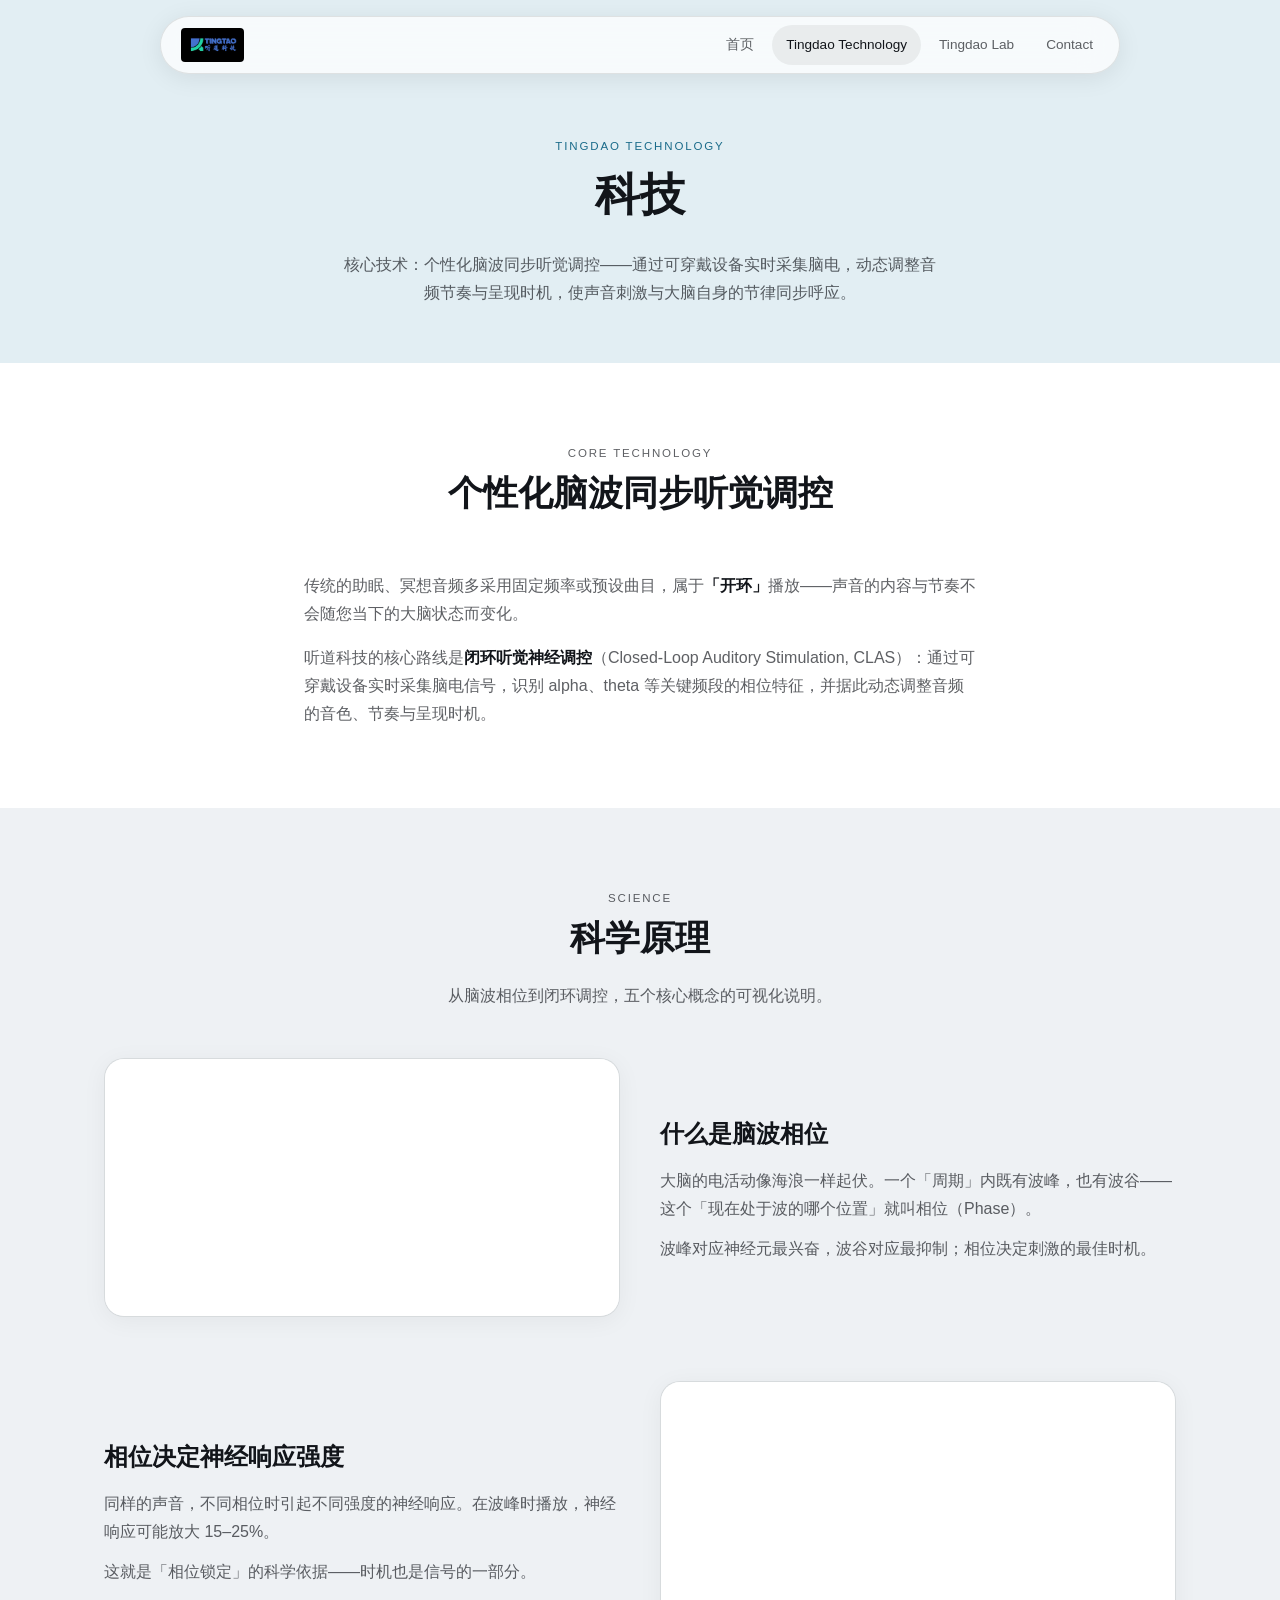
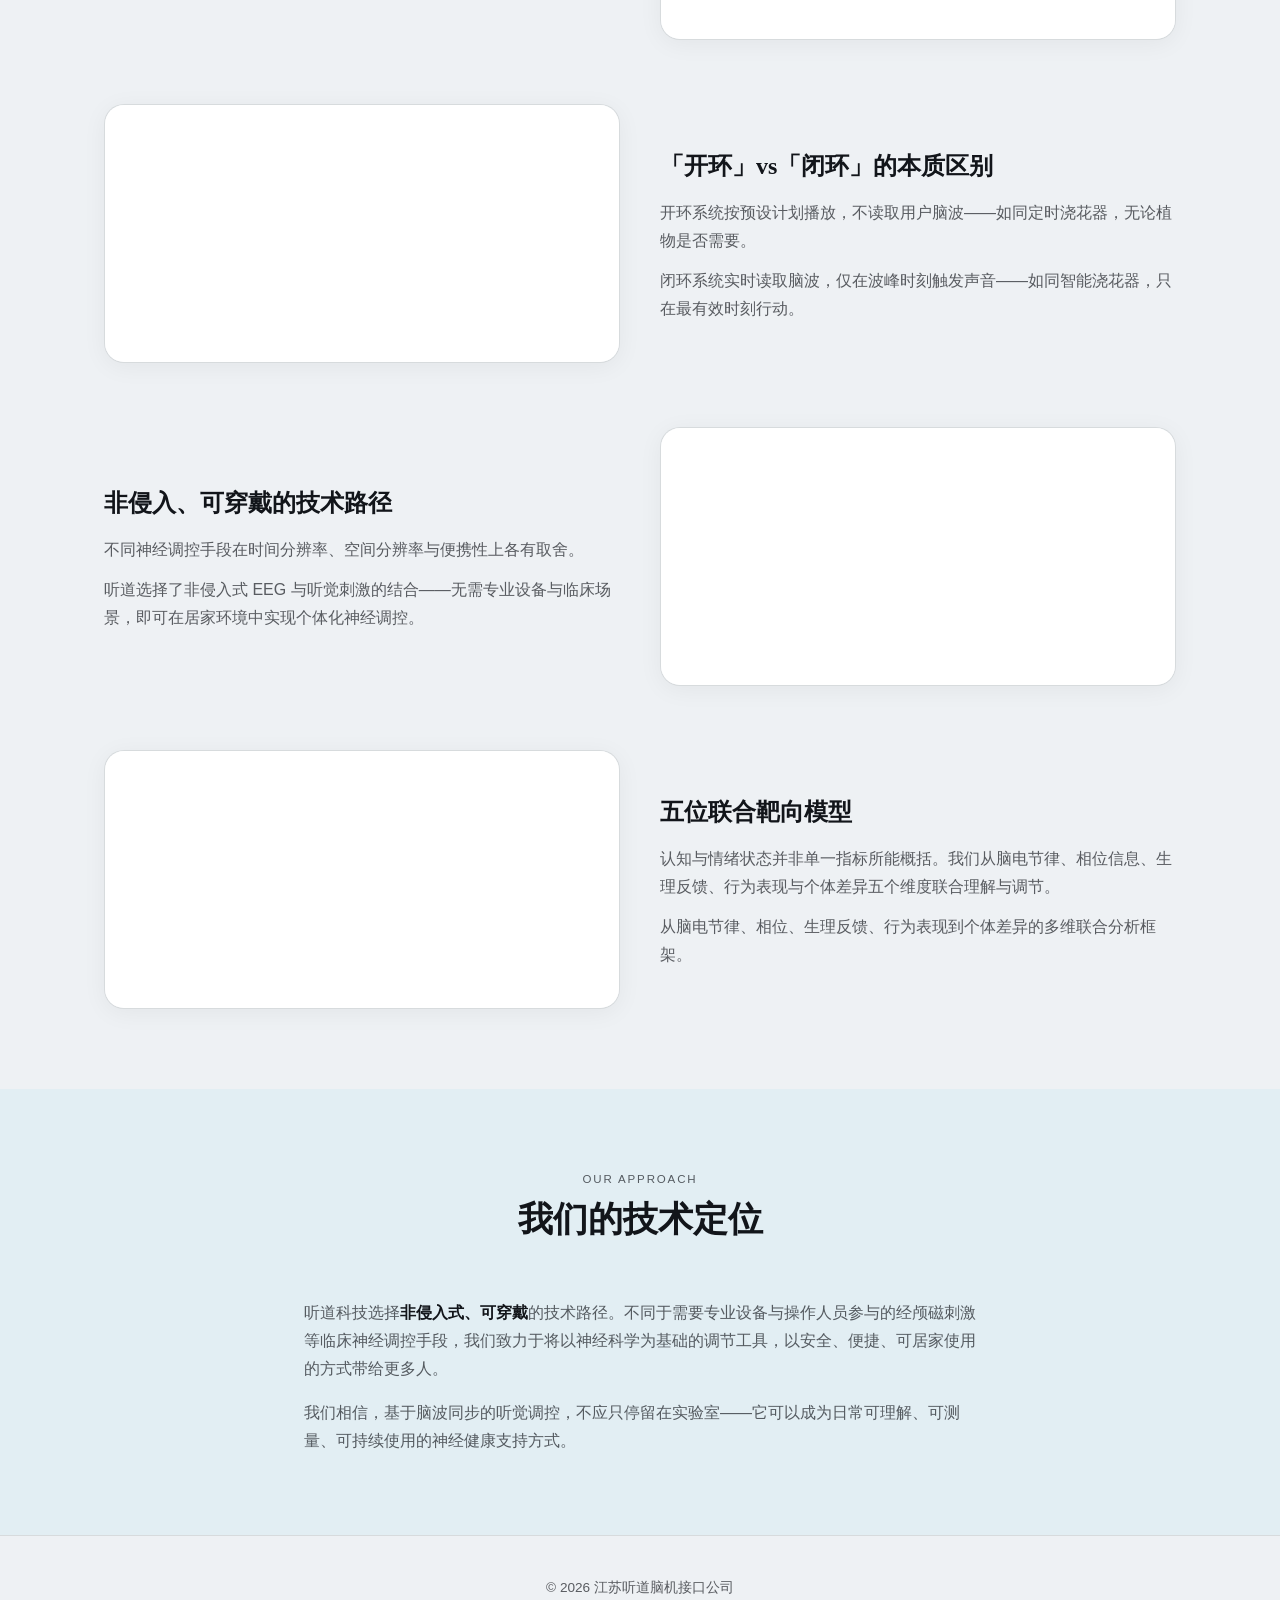
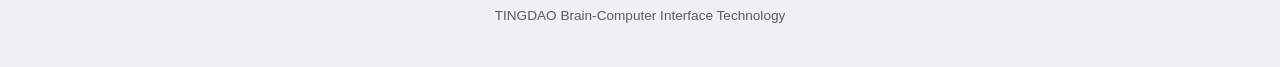
==== commit 3733dffa: "内页去掉黑底，改为浅蓝灰、灰、白配色。 Co-authored-by: Cursor <cursoragent@cursor.com>" ====
--- a/technology.html
+++ b/technology.html
@@ -133,7 +133,7 @@
       </div>
     </section>
 
-    <section class="section section--dark">
+    <section class="section section--blue">
       <div class="container container-narrow">
         <div class="section-head">
           <p class="section-label">Our Approach</p>
--- a/css/style.css
+++ b/css/style.css
@@ -11,6 +11,7 @@
 :root {
   --bg: #ffffff;
   --bg-gray: #eef1f4;
+  --bg-blue: #e2eef3;
   --bg-dark: #0c0c0e;
   --white: #ffffff;
   --black: #0c0c0e;
@@ -140,35 +141,8 @@
   transition: background 0.4s ease, border-color 0.4s ease, box-shadow 0.4s ease, backdrop-filter 0.4s ease;
 }
 
-/* Tech / Lab：黑底 hero 上轻毛玻璃 + 白字；滚到白区后切深色字 */
-.page-inner .header:not(.header--solid) {
-  background: rgba(255, 255, 255, 0.08);
-  border-color: rgba(255, 255, 255, 0.18);
-  backdrop-filter: blur(16px);
-  -webkit-backdrop-filter: blur(16px);
-  box-shadow: none;
-}
-
-.page-inner .header:not(.header--solid) .nav a {
-  color: rgba(255, 255, 255, 0.88);
-  transition: color 0.3s ease, background 0.2s ease;
-}
-
-.page-inner .header:not(.header--solid) .nav a:hover,
-.page-inner .header:not(.header--solid) .nav a.is-active {
-  color: #ffffff;
-  background: rgba(255, 255, 255, 0.14);
-}
-
-.page-inner .header:not(.header--solid) .menu-btn {
-  border-color: rgba(255, 255, 255, 0.45);
-}
-
-.page-inner .header:not(.header--solid) .menu-btn span {
-  background: #ffffff;
-}
-
-.page-inner .header.header--solid {
+/* Tech / Lab：浅色页，导航始终深色字 */
+.page-inner .header {
   background: rgba(255, 255, 255, 0.72);
   border-color: rgba(0, 0, 0, 0.1);
   backdrop-filter: blur(20px);
@@ -176,21 +150,22 @@
   box-shadow: 0 4px 24px rgba(0, 0, 0, 0.08);
 }
 
-.page-inner .header.header--solid .nav a {
-  color: var(--muted);
-}
-
-.page-inner .header.header--solid .nav a:hover,
-.page-inner .header.header--solid .nav a.is-active {
+.page-inner .header .nav a {
+  color: var(--muted);
+  transition: color 0.3s ease, background 0.2s ease;
+}
+
+.page-inner .header .nav a:hover,
+.page-inner .header .nav a.is-active {
   color: var(--text);
   background: rgba(0, 0, 0, 0.06);
 }
 
-.page-inner .header.header--solid .menu-btn {
+.page-inner .header .menu-btn {
   border-color: var(--border);
 }
 
-.page-inner .header.header--solid .menu-btn span {
+.page-inner .header .menu-btn span {
   background: var(--text);
 }
 
@@ -416,6 +391,11 @@
 
 .section--gray {
   background: var(--bg-gray);
+  color: var(--text);
+}
+
+.section--blue {
+  background: var(--bg-blue);
   color: var(--text);
 }
 
@@ -580,23 +560,23 @@
 .page-hero {
   padding: calc(var(--header-h) + 64px) 0 56px;
   text-align: center;
-  background: var(--bg-dark);
-  color: #ffffff;
+  background: var(--bg-blue);
+  color: var(--text);
 }
 
 .page-hero .section-label {
-  color: rgba(120, 190, 210, 0.9);
+  color: var(--accent);
 }
 
 .page-hero h1 {
   font-family: var(--serif);
   font-size: clamp(2rem, 4.5vw, 2.8rem);
   margin-bottom: 16px;
-  color: #ffffff;
+  color: var(--text);
 }
 
 .page-hero p {
-  color: rgba(255, 255, 255, 0.72);
+  color: var(--muted);
   max-width: 600px;
   margin: 0 auto;
 }
@@ -604,7 +584,7 @@
 .page-hero__partner {
   font-size: clamp(0.95rem, 2vw, 1.1rem);
   font-weight: 500;
-  color: rgba(120, 190, 210, 0.95);
+  color: var(--accent);
   max-width: 720px;
   margin: 0 auto 16px;
   line-height: 1.6;
@@ -819,10 +799,16 @@
 .footer {
   padding: 40px 0;
   text-align: center;
+  background: var(--bg-gray);
+  border-top: 1px solid var(--border);
+  color: var(--muted);
+  font-size: 0.85rem;
+}
+
+.page-home .footer {
   background: var(--bg-dark);
   border-top: none;
   color: rgba(255, 255, 255, 0.5);
-  font-size: 0.85rem;
 }
 
 .footer p + p {
@@ -883,8 +869,7 @@
     display: flex;
   }
 
-  .page-home .header:not(.header--solid) .nav.is-open,
-  .page-inner .header:not(.header--solid) .nav.is-open {
+  .page-home .header:not(.header--solid) .nav.is-open {
     background: rgba(0, 0, 0, 0.88);
     border-color: rgba(255, 255, 255, 0.15);
     backdrop-filter: blur(20px);
@@ -892,20 +877,17 @@
   }
 
   .page-home .header.header--solid .nav.is-open,
-  .page-inner .header.header--solid .nav.is-open {
+  .page-inner .nav.is-open {
     background: rgba(255, 255, 255, 0.95);
     border-color: var(--border);
   }
 
-  .page-home .header:not(.header--solid) .nav.is-open a,
-  .page-inner .header:not(.header--solid) .nav.is-open a {
+  .page-home .header:not(.header--solid) .nav.is-open a {
     color: rgba(255, 255, 255, 0.88);
   }
 
   .page-home .header:not(.header--solid) .nav.is-open a:hover,
-  .page-home .header:not(.header--solid) .nav.is-open a.is-active,
-  .page-inner .header:not(.header--solid) .nav.is-open a:hover,
-  .page-inner .header:not(.header--solid) .nav.is-open a.is-active {
+  .page-home .header:not(.header--solid) .nav.is-open a.is-active {
     color: #ffffff;
     background: rgba(255, 255, 255, 0.12);
   }
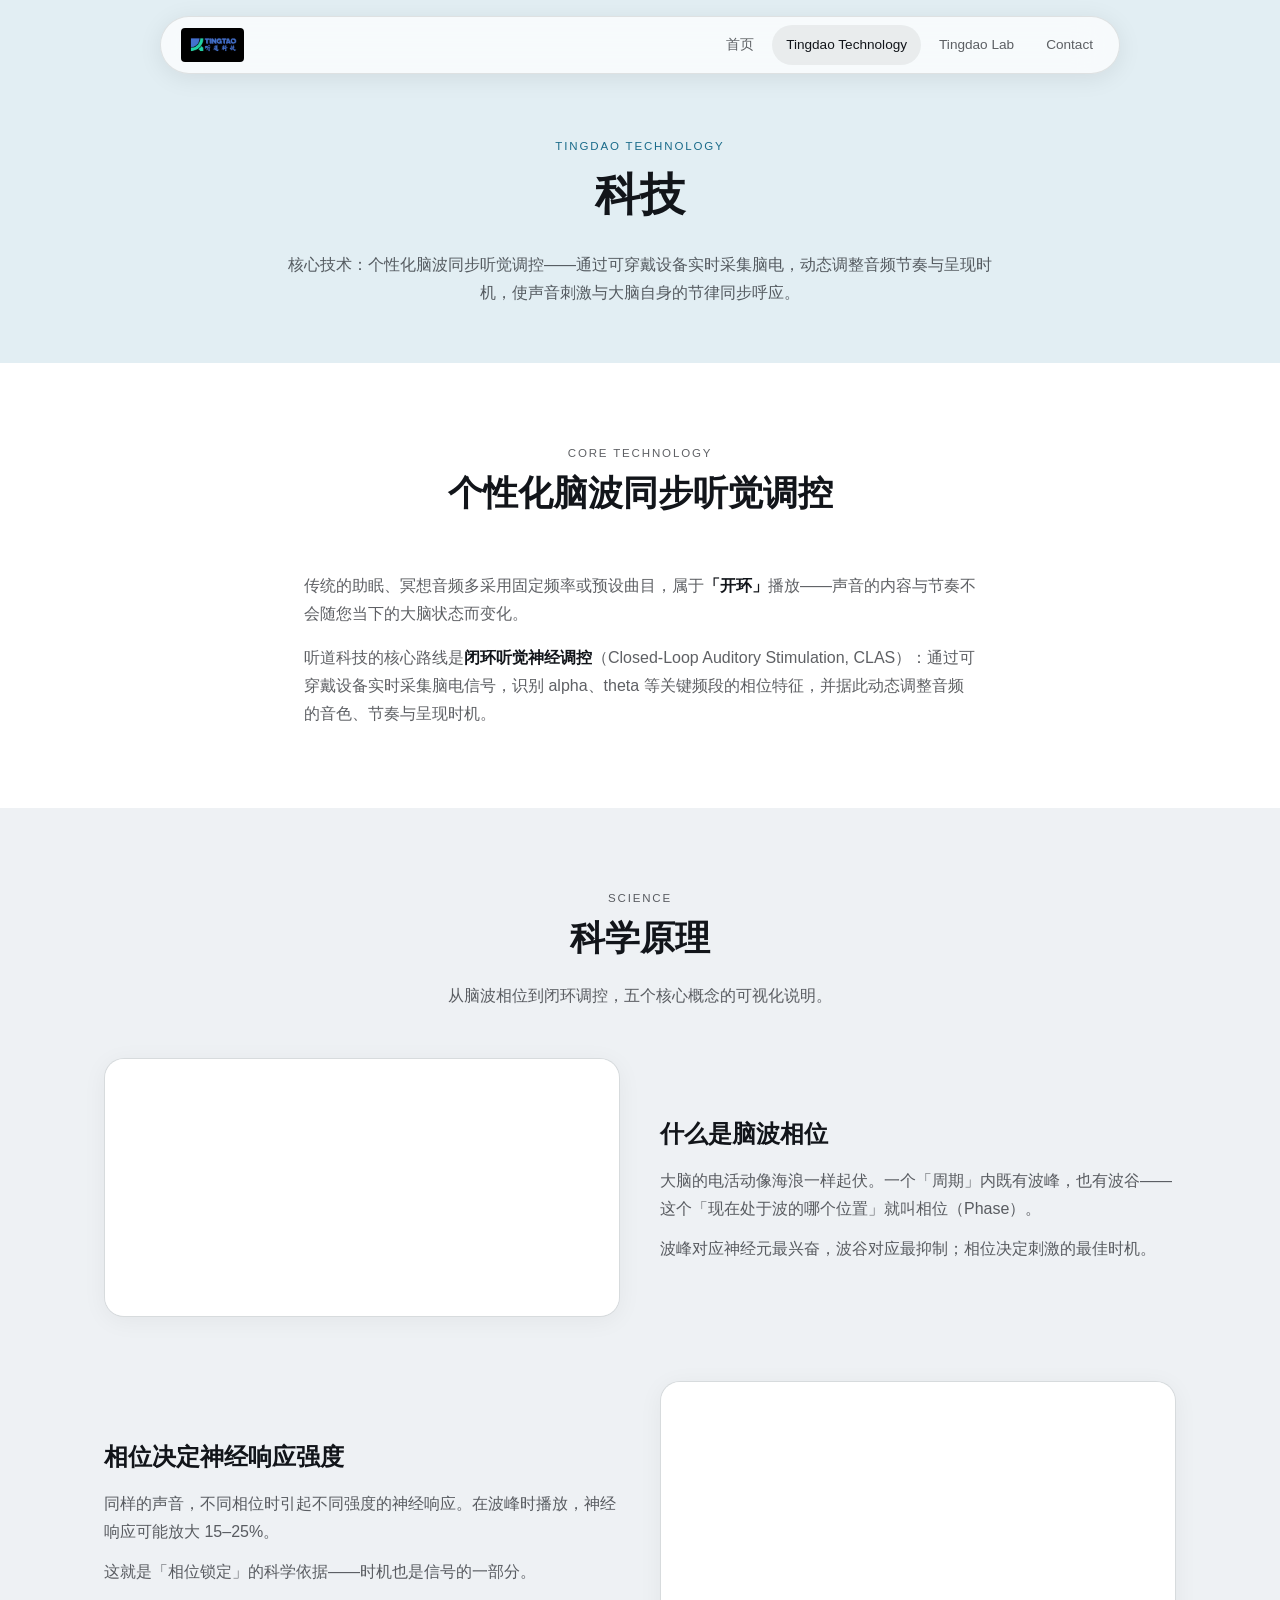
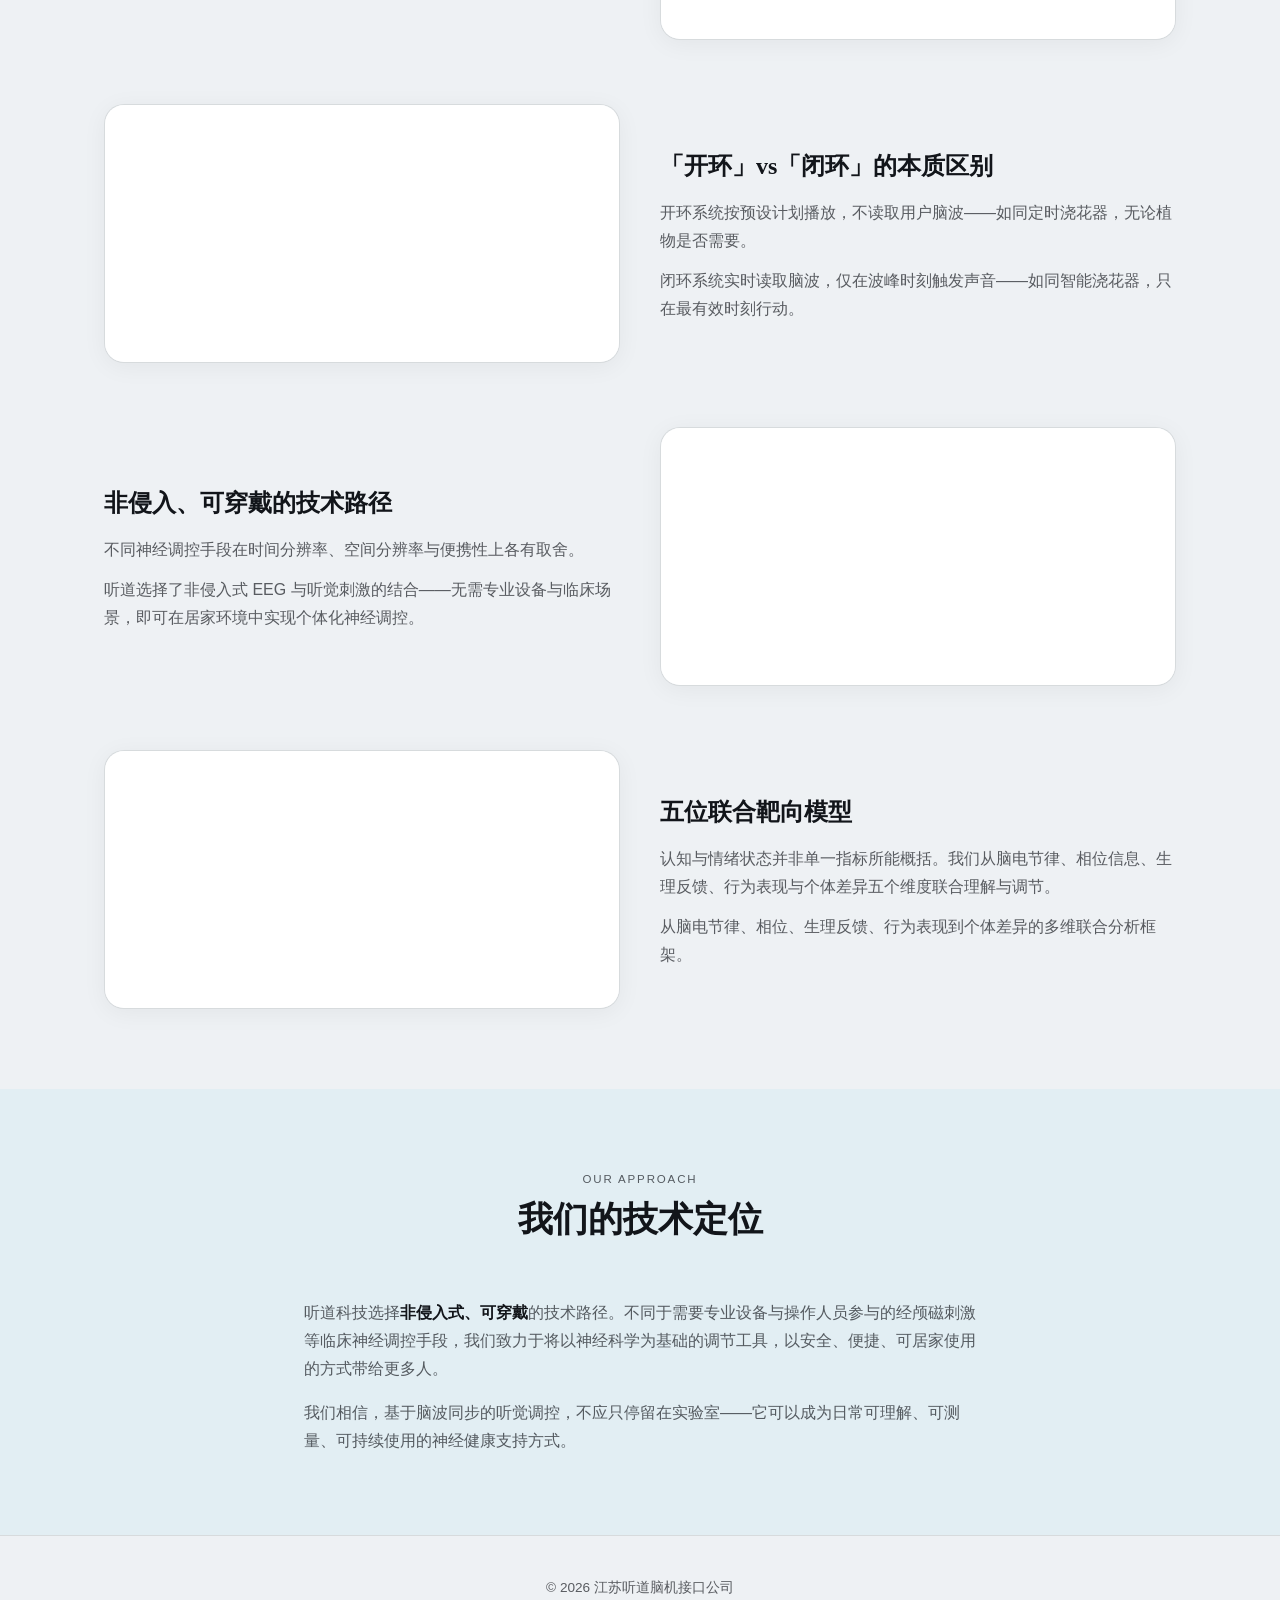
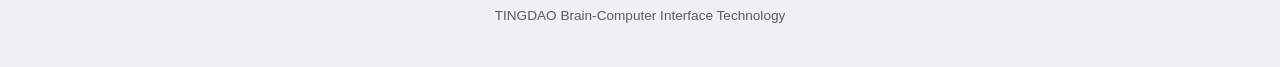
==== commit ca84a7bf: "更新实验室文案与研究方向，并裁剪科学原理动图标题。 Co-authored-by: Cursor <cursoragent@cursor.com>" ====
--- a/technology.html
+++ b/technology.html
@@ -8,7 +8,7 @@
   <link rel="icon" type="image/png" sizes="32x32" href="assets/favicon-32.png">
   <link rel="icon" type="image/png" sizes="16x16" href="assets/favicon-16.png">
   <link rel="apple-touch-icon" sizes="180x180" href="assets/apple-touch-icon.png">
-  <link rel="stylesheet" href="css/style.css">
+  <link rel="stylesheet" href="css/style.css?v=20260717a">
 </head>
 <body class="page-inner">
 
@@ -63,7 +63,7 @@
           <article class="science-item">
             <figure class="science-media">
               <video autoplay loop muted playsinline preload="auto" aria-label="什么是脑波相位">
-                <source src="assets/tech-brainwave-phase.mp4" type="video/mp4">
+                <source src="assets/tech-brainwave-phase.mp4?v=20260717a" type="video/mp4">
               </video>
             </figure>
             <div class="science-text">
@@ -77,7 +77,7 @@
           <article class="science-item reverse">
             <figure class="science-media">
               <video autoplay loop muted playsinline preload="auto" aria-label="相位锁定刺激与神经响应">
-                <source src="assets/tech-phase-response.mp4" type="video/mp4">
+                <source src="assets/tech-phase-response.mp4?v=20260717a" type="video/mp4">
               </video>
             </figure>
             <div class="science-text">
@@ -91,7 +91,7 @@
           <article class="science-item">
             <figure class="science-media">
               <video autoplay loop muted playsinline preload="auto" aria-label="开环与闭环系统的本质区别">
-                <source src="assets/tech-open-closed-loop.mp4" type="video/mp4">
+                <source src="assets/tech-open-closed-loop.mp4?v=20260717b" type="video/mp4">
               </video>
             </figure>
             <div class="science-text">
--- a/css/style.css
+++ b/css/style.css
@@ -255,8 +255,8 @@
   z-index: 1;
   pointer-events: none;
   background:
-    radial-gradient(ellipse 50% 38% at 50% 42%, rgba(0, 0, 0, 0.05) 0%, rgba(0, 0, 0, 0.12) 75%, rgba(0, 0, 0, 0.28) 100%),
-    linear-gradient(180deg, rgba(0, 0, 0, 0.12) 0%, transparent 28%, transparent 82%, rgba(0, 0, 0, 0.25) 100%);
+    radial-gradient(ellipse 48% 42% at 50% 45%, rgba(0, 0, 0, 0.18) 0%, rgba(0, 0, 0, 0.08) 45%, rgba(0, 0, 0, 0.35) 100%),
+    linear-gradient(180deg, rgba(0, 0, 0, 0.35) 0%, transparent 22%, transparent 68%, rgba(0, 0, 0, 0.55) 100%);
 }
 
 .hero__content {
@@ -495,6 +495,16 @@
   margin-bottom: 48px;
 }
 
+.section-head--solo {
+  margin-bottom: 0;
+}
+
+.section-head--solo h2 {
+  margin-bottom: 0;
+  font-size: clamp(1.5rem, 3.2vw, 2rem);
+  line-height: 1.45;
+}
+
 .section-head h2 {
   font-family: var(--serif);
   font-size: clamp(1.6rem, 3.5vw, 2.2rem);
@@ -506,6 +516,20 @@
   color: var(--muted);
   max-width: 560px;
   margin: 0 auto;
+}
+
+.cards--apps {
+  grid-template-columns: repeat(2, 1fr);
+}
+
+.cards--apps .card-link {
+  cursor: default;
+}
+
+.cards--apps .card-link:hover {
+  transform: none;
+  box-shadow: none;
+  border-color: var(--border);
 }
 
 .section-label {
@@ -577,7 +601,7 @@
 
 .page-hero p {
   color: var(--muted);
-  max-width: 600px;
+  max-width: 720px;
   margin: 0 auto;
 }
 
@@ -587,7 +611,7 @@
   color: var(--accent);
   max-width: 720px;
   margin: 0 auto 16px;
-  line-height: 1.6;
+  line-height: 1.7;
 }
 
 /* ── Science / GIF blocks ── */
@@ -714,7 +738,7 @@
 /* ── Research grid ── */
 .research-grid {
   display: grid;
-  grid-template-columns: repeat(2, 1fr);
+  grid-template-columns: repeat(3, 1fr);
   gap: 20px;
 }
 
@@ -898,6 +922,7 @@
   }
 
   .cards,
+  .cards--apps,
   .science-item,
   .lab-intro,
   .contact-grid,
